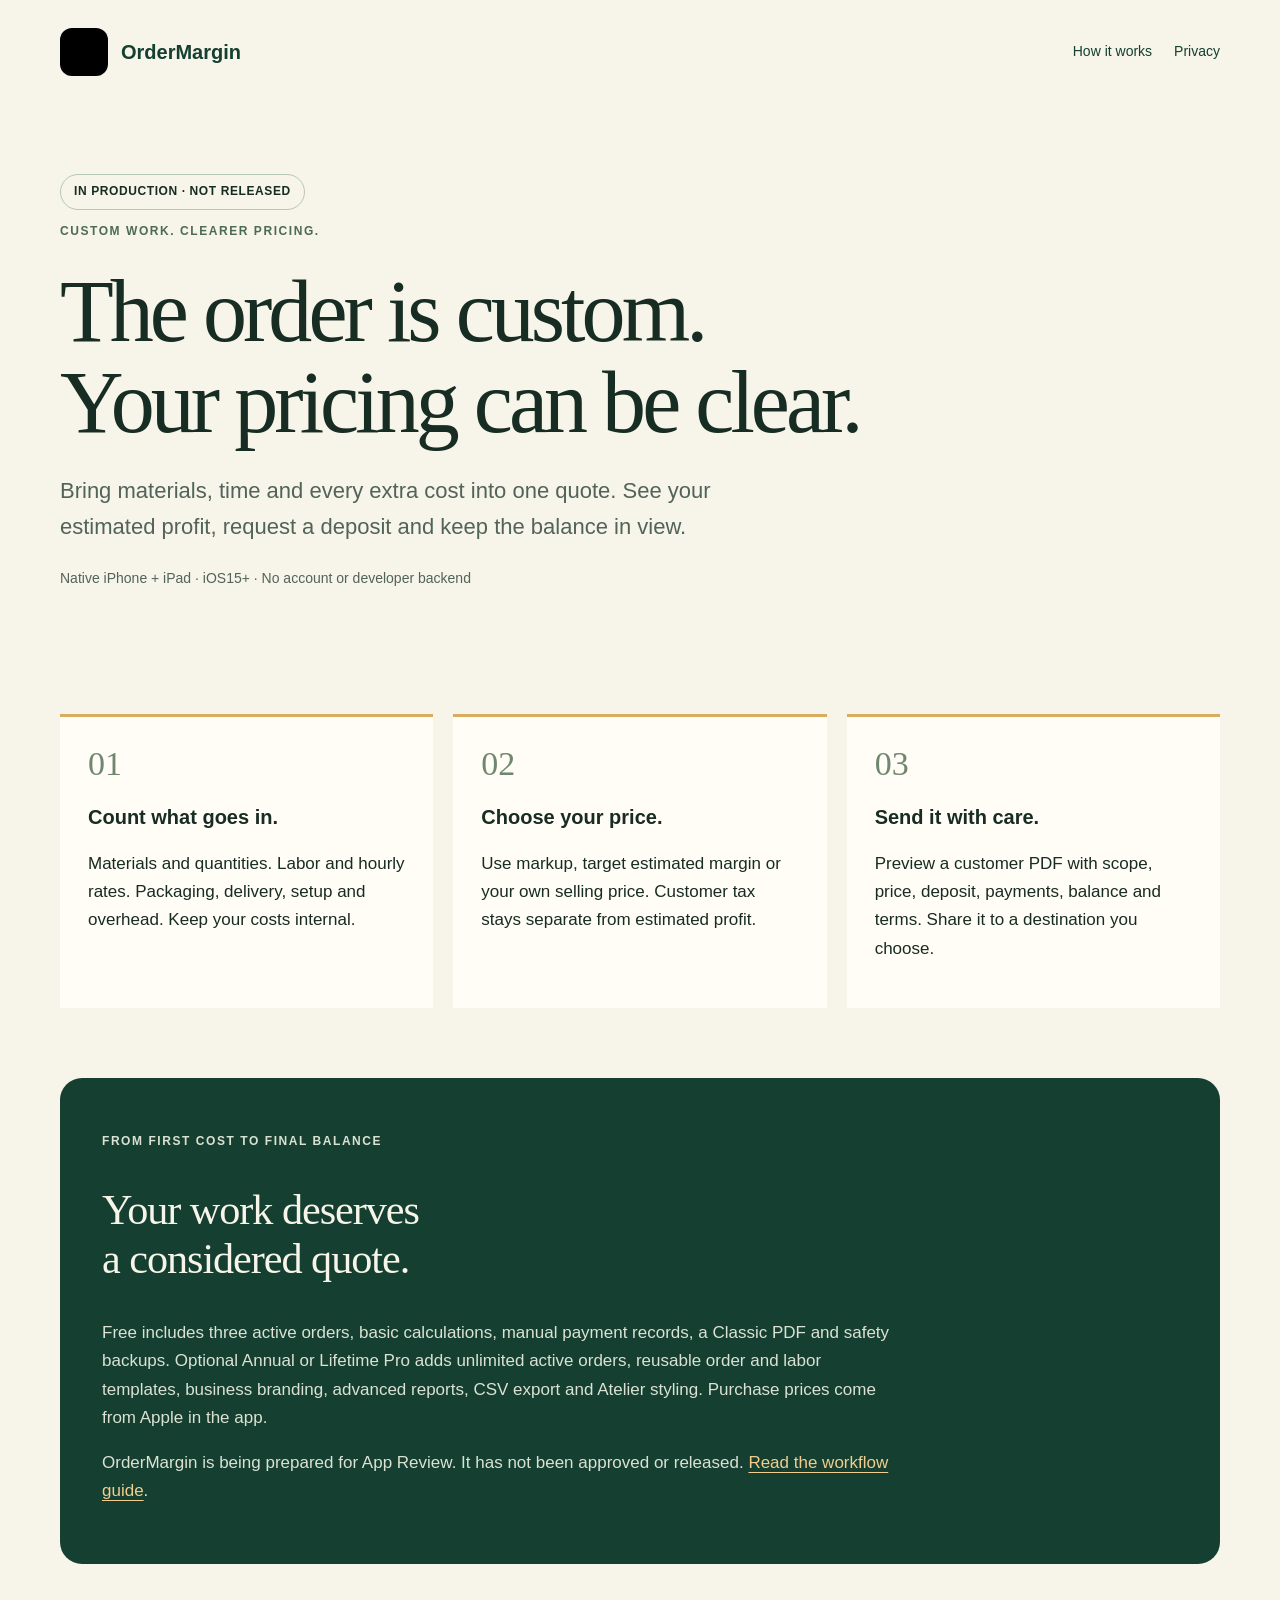
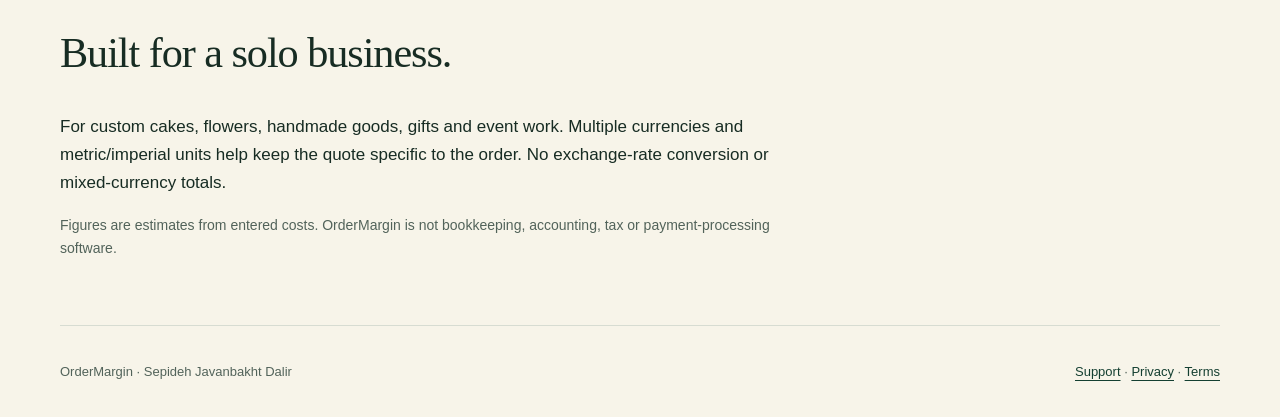
==== index.html @ 3c4dafa6 "Publish local-data privacy and support guide with truthful production status" ====
<!doctype html><html lang="en"><head><meta charset="utf-8"><meta name="viewport" content="width=device-width,initial-scale=1"><meta name="description" content="OrderMargin for iPhone and iPad: custom order costs, estimated profit, quotes, deposits and balances in one local workflow."><title>OrderMargin · Custom Quotes</title><link rel="stylesheet" href="style.css"><link rel="icon" href="assets/icon.png"></head><body><header><a class="brand" href="index.html"><img src="assets/icon.png" width="48" height="48" alt=""><strong>OrderMargin</strong></a><nav><a href="support.html">How it works</a><a href="privacy.html">Privacy</a></nav></header><main><section class="hero"><span class="status">In production · Not released</span><p class="eyebrow">CUSTOM WORK. CLEARER PRICING.</p><h1>The order is custom.<br>Your pricing can be clear.</h1><p class="lead">Bring materials, time and every extra cost into one quote. See your estimated profit, request a deposit and keep the balance in view.</p><p class="quiet">Native iPhone + iPad · iOS15+ · No account or developer backend</p></section><section class="cards"><article class="card"><span class="number">01</span><h3>Count what goes in.</h3><p>Materials and quantities. Labor and hourly rates. Packaging, delivery, setup and overhead. Keep your costs internal.</p></article><article class="card"><span class="number">02</span><h3>Choose your price.</h3><p>Use markup, target estimated margin or your own selling price. Customer tax stays separate from estimated profit.</p></article><article class="card"><span class="number">03</span><h3>Send it with care.</h3><p>Preview a customer PDF with scope, price, deposit, payments, balance and terms. Share it to a destination you choose.</p></article></section><section class="band"><p class="eyebrow">FROM FIRST COST TO FINAL BALANCE</p><h2>Your work deserves<br>a considered quote.</h2><p>Free includes three active orders, basic calculations, manual payment records, a Classic PDF and safety backups. Optional Annual or Lifetime Pro adds unlimited active orders, reusable order and labor templates, business branding, advanced reports, CSV export and Atelier styling. Purchase prices come from Apple in the app.</p><p>OrderMargin is being prepared for App Review. It has not been approved or released. <a href="support.html">Read the workflow guide</a>.</p></section><section class="feature"><h2>Built for a solo business.</h2><p>For custom cakes, flowers, handmade goods, gifts and event work. Multiple currencies and metric/imperial units help keep the quote specific to the order. No exchange-rate conversion or mixed-currency totals.</p><p class="quiet">Figures are estimates from entered costs. OrderMargin is not bookkeeping, accounting, tax or payment-processing software.</p></section></main><footer><span>OrderMargin · Sepideh Javanbakht Dalir</span><span><a href="support.html">Support</a> · <a href="privacy.html">Privacy</a> · <a href="https://www.apple.com/legal/internet-services/itunes/dev/stdeula/">Terms</a></span></footer></body></html>
---- style.css ----
:root{--forest:#143f31;--ink:#172c23;--paper:#f7f4e9;--gold:#d9ac61;--muted:#52635a;--line:#d7dcd2}*{box-sizing:border-box}body{margin:0;background:var(--paper);color:var(--ink);font:17px/1.65 -apple-system,BlinkMacSystemFont,"Segoe UI",sans-serif}a{color:var(--forest);text-underline-offset:4px}header,main,footer{width:min(1160px,calc(100% - 48px));margin:auto}header{display:flex;align-items:center;justify-content:space-between;flex-wrap:wrap;padding:28px 0;gap:24px}.brand{display:flex;align-items:center;gap:13px;text-decoration:none;font-size:20px}.brand img{border-radius:12px}nav{display:flex;flex-wrap:wrap;gap:22px;font-size:14px}nav a{text-decoration:none}.status,.eyebrow{font-size:12px;font-weight:650;letter-spacing:.13em;text-transform:uppercase}.status{display:inline-block;padding:7px 13px;border:1px solid #b6c7b7;border-radius:30px;letter-spacing:.05em}.hero{padding:70px 0 78px;max-width:1000px}.eyebrow{color:#4c6b55}h1{font:clamp(46px,7.2vw,88px)/1.04 Georgia,serif;letter-spacing:-.045em;margin:24px 0}h2{font:clamp(28px,3.3vw,43px)/1.16 Georgia,serif;letter-spacing:-.025em}h3{font-size:20px;line-height:1.3}.lead{font-size:22px;max-width:710px;color:var(--muted)}.quiet{font-size:14px;color:var(--muted)}.cards{display:grid;grid-template-columns:repeat(3,1fr);gap:20px;margin:32px 0 70px}.card{padding:28px;border-top:3px solid var(--gold);background:#fffdf6}.number{font:34px Georgia,serif;color:#70876f}.band{background:var(--forest);color:var(--paper);padding:42px;border-radius:22px;margin:40px 0}.band p{max-width:790px;color:#dbe2d3}.band a{color:#f1cd8e}.document{max-width:850px;padding:35px 0 75px}.document h1{font-size:clamp(42px,6vw,66px)}.document h2{font-size:29px;margin-top:40px}.updated{font-size:14px;color:var(--muted)}footer{padding:35px 0;border-top:1px solid var(--line);display:flex;gap:20px;justify-content:space-between;font-size:13px;color:var(--muted)}.gallery{display:grid;grid-template-columns:repeat(5,1fr);gap:14px;margin:35px 0 60px}.gallery img{width:100%;height:auto;border-radius:14px;box-shadow:0 10px 24px #142e2214}.feature{margin:65px 0}.feature p{max-width:760px}@media(max-width:700px){header,main,footer{width:calc(100% - 32px)}header{align-items:flex-start}nav{gap:12px;font-size:12px}.brand{font-size:17px;gap:8px}.brand img{width:37px;height:37px}.hero{padding:42px 0}.lead{font-size:19px}.cards{grid-template-columns:1fr;gap:13px;margin-bottom:35px}.card{padding:23px}.band{padding:26px}.gallery{grid-template-columns:repeat(2,1fr)}footer{display:block}footer a{display:inline-block;margin:10px 12px 0 0}}
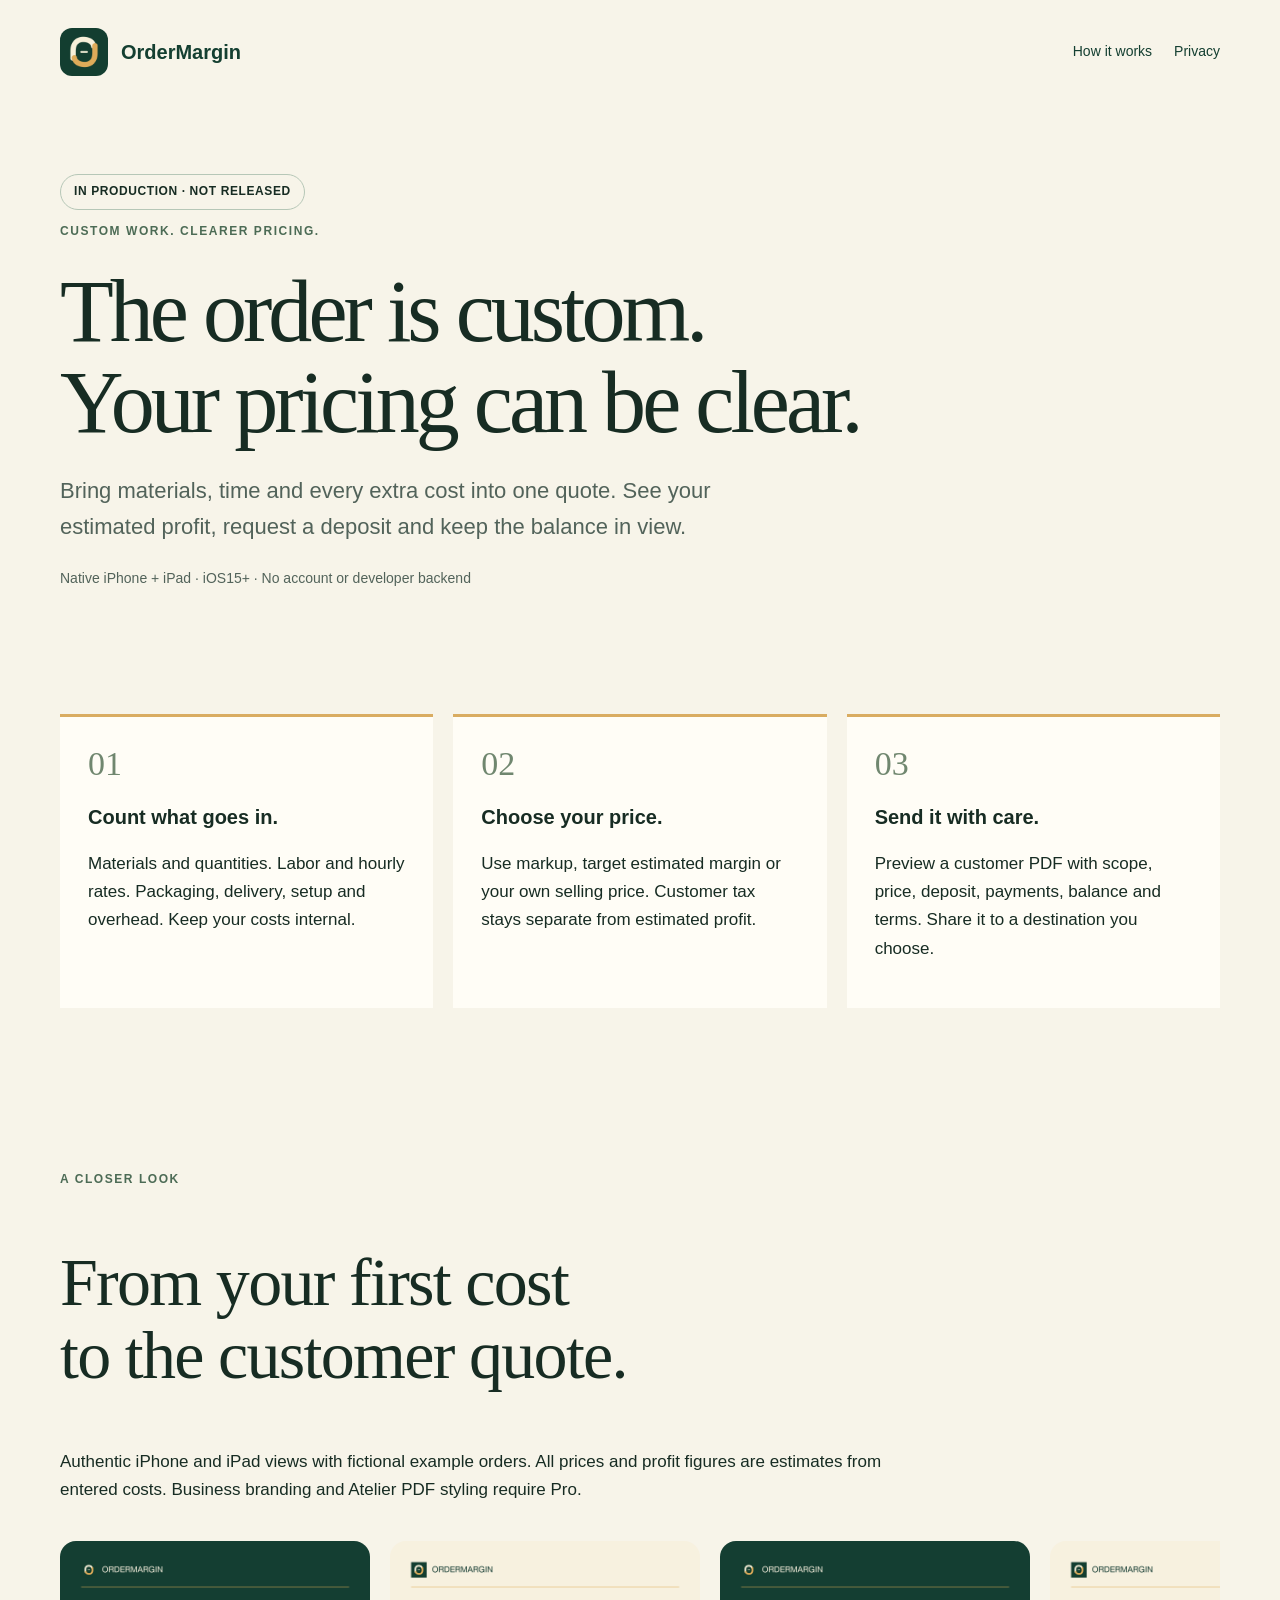
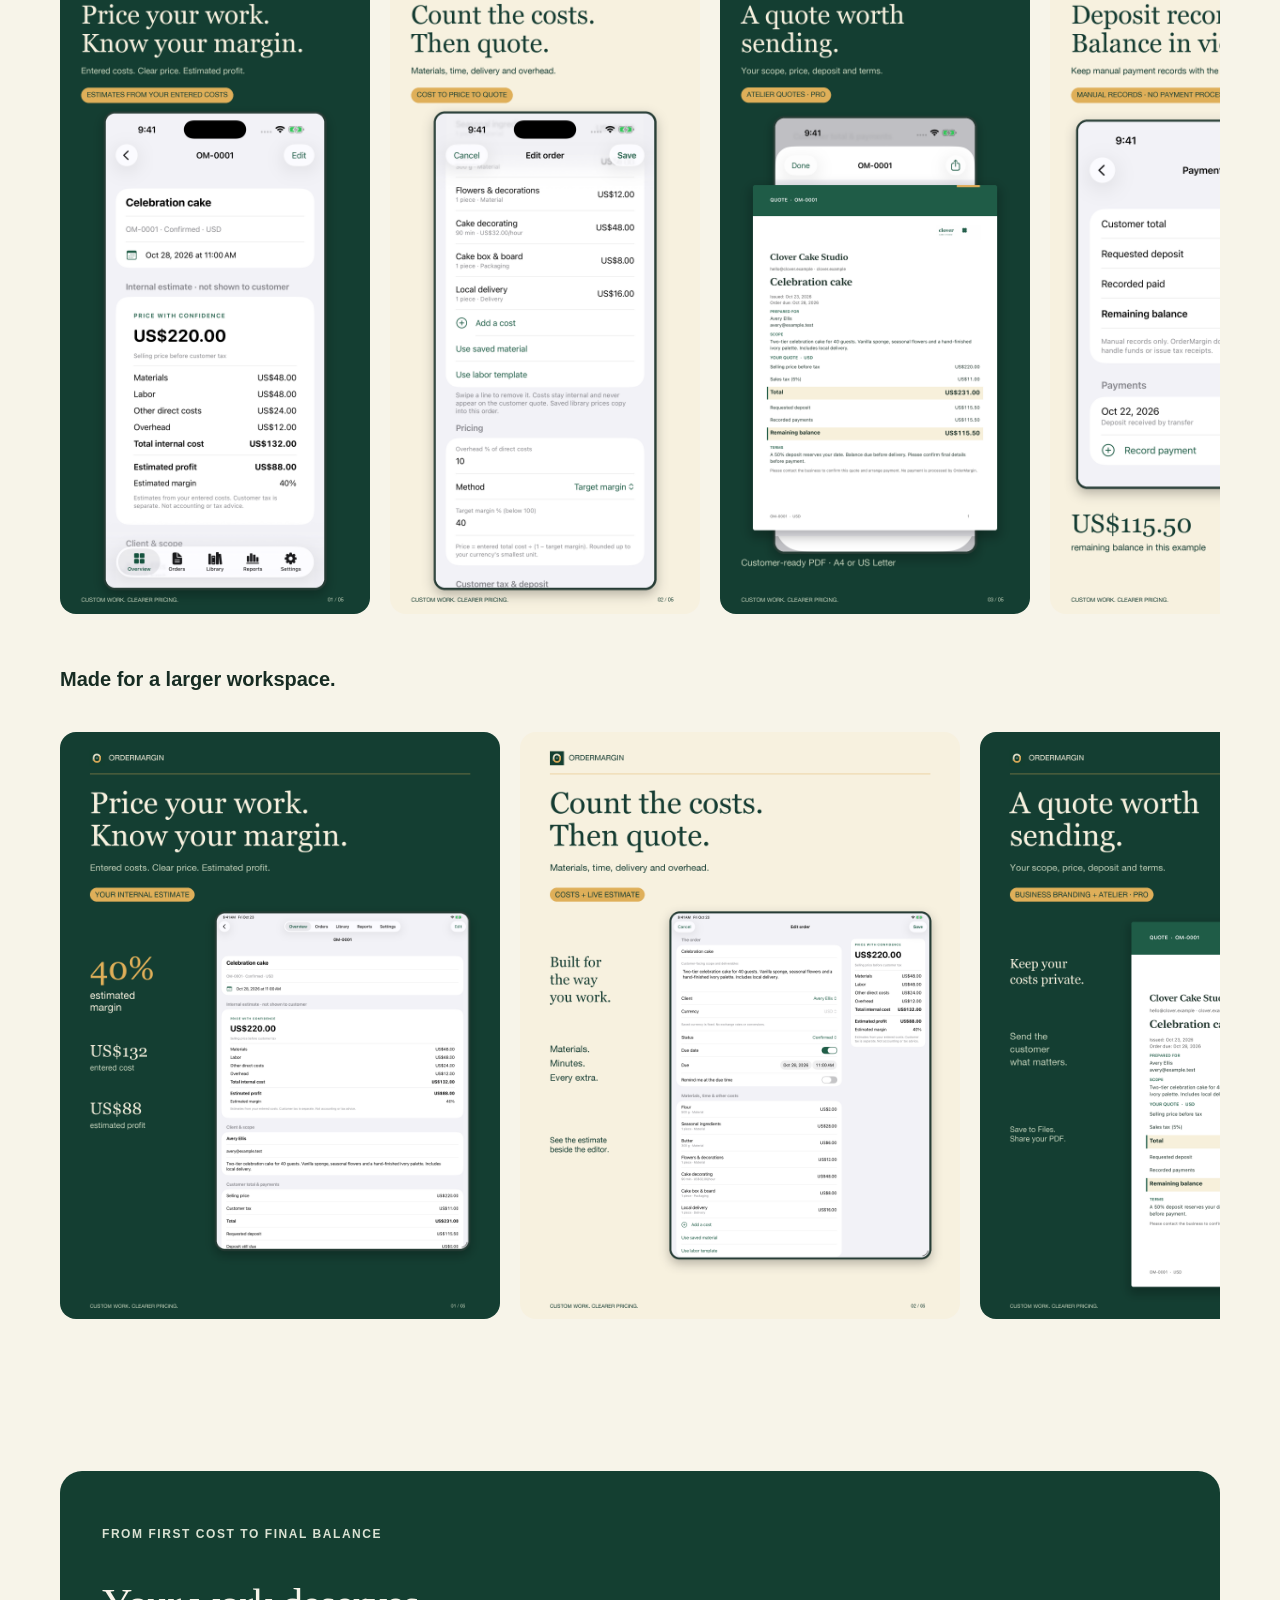
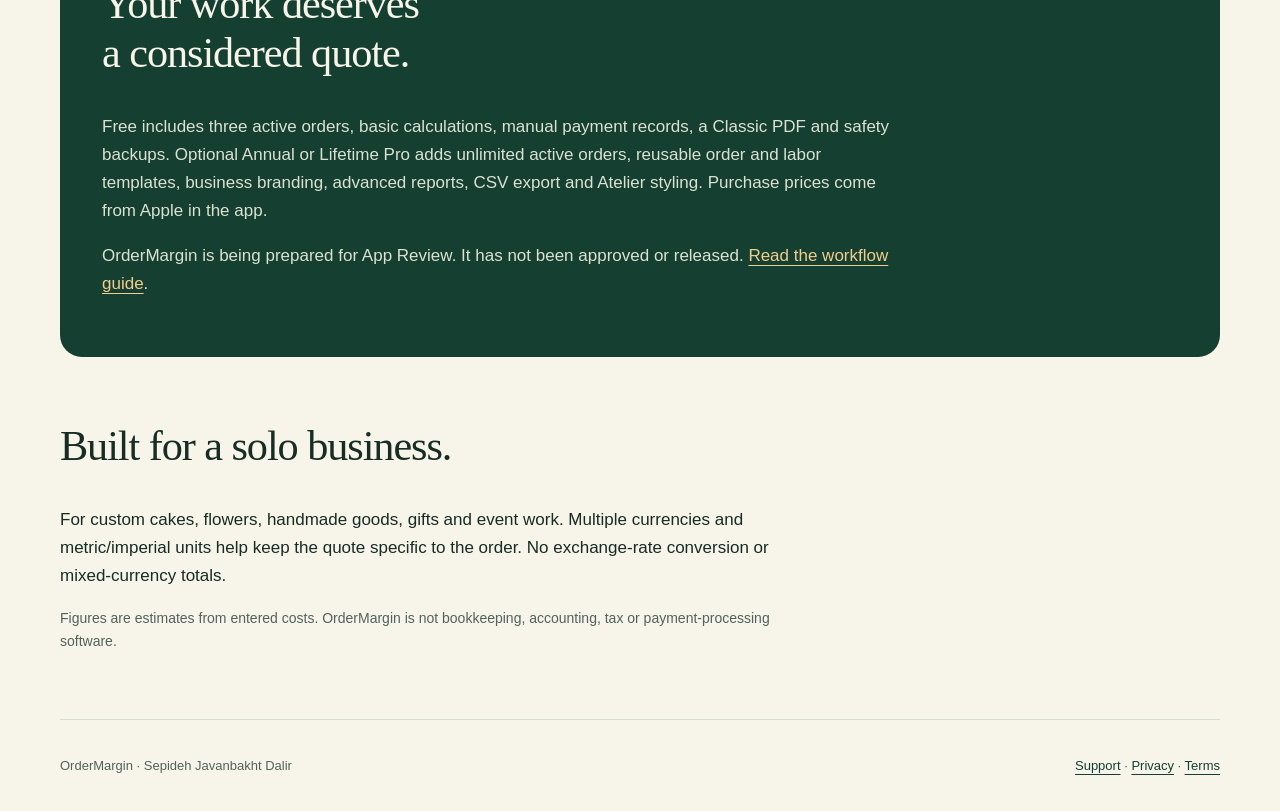
==== commit 2a4adedd: "Publish authentic OrderMargin iPhone and iPad product campaigns" ====
--- a/index.html
+++ b/index.html
@@ -1 +1 @@
-<!doctype html><html lang="en"><head><meta charset="utf-8"><meta name="viewport" content="width=device-width,initial-scale=1"><meta name="description" content="OrderMargin for iPhone and iPad: custom order costs, estimated profit, quotes, deposits and balances in one local workflow."><title>OrderMargin · Custom Quotes</title><link rel="stylesheet" href="style.css"><link rel="icon" href="assets/icon.png"></head><body><header><a class="brand" href="index.html"><img src="assets/icon.png" width="48" height="48" alt=""><strong>OrderMargin</strong></a><nav><a href="support.html">How it works</a><a href="privacy.html">Privacy</a></nav></header><main><section class="hero"><span class="status">In production · Not released</span><p class="eyebrow">CUSTOM WORK. CLEARER PRICING.</p><h1>The order is custom.<br>Your pricing can be clear.</h1><p class="lead">Bring materials, time and every extra cost into one quote. See your estimated profit, request a deposit and keep the balance in view.</p><p class="quiet">Native iPhone + iPad · iOS15+ · No account or developer backend</p></section><section class="cards"><article class="card"><span class="number">01</span><h3>Count what goes in.</h3><p>Materials and quantities. Labor and hourly rates. Packaging, delivery, setup and overhead. Keep your costs internal.</p></article><article class="card"><span class="number">02</span><h3>Choose your price.</h3><p>Use markup, target estimated margin or your own selling price. Customer tax stays separate from estimated profit.</p></article><article class="card"><span class="number">03</span><h3>Send it with care.</h3><p>Preview a customer PDF with scope, price, deposit, payments, balance and terms. Share it to a destination you choose.</p></article></section><section class="band"><p class="eyebrow">FROM FIRST COST TO FINAL BALANCE</p><h2>Your work deserves<br>a considered quote.</h2><p>Free includes three active orders, basic calculations, manual payment records, a Classic PDF and safety backups. Optional Annual or Lifetime Pro adds unlimited active orders, reusable order and labor templates, business branding, advanced reports, CSV export and Atelier styling. Purchase prices come from Apple in the app.</p><p>OrderMargin is being prepared for App Review. It has not been approved or released. <a href="support.html">Read the workflow guide</a>.</p></section><section class="feature"><h2>Built for a solo business.</h2><p>For custom cakes, flowers, handmade goods, gifts and event work. Multiple currencies and metric/imperial units help keep the quote specific to the order. No exchange-rate conversion or mixed-currency totals.</p><p class="quiet">Figures are estimates from entered costs. OrderMargin is not bookkeeping, accounting, tax or payment-processing software.</p></section></main><footer><span>OrderMargin · Sepideh Javanbakht Dalir</span><span><a href="support.html">Support</a> · <a href="privacy.html">Privacy</a> · <a href="https://www.apple.com/legal/internet-services/itunes/dev/stdeula/">Terms</a></span></footer></body></html>
+<!doctype html><html lang="en"><head><meta charset="utf-8"><meta name="viewport" content="width=device-width,initial-scale=1"><meta name="description" content="OrderMargin for iPhone and iPad: custom order costs, estimated profit, quotes, deposits and balances in one local workflow."><title>OrderMargin · Custom Quotes</title><link rel="stylesheet" href="style.css"><link rel="icon" href="assets/icon.png"></head><body><header><a class="brand" href="index.html"><img src="assets/icon.png" width="48" height="48" alt=""><strong>OrderMargin</strong></a><nav><a href="support.html">How it works</a><a href="privacy.html">Privacy</a></nav></header><main><section class="hero"><span class="status">In production · Not released</span><p class="eyebrow">CUSTOM WORK. CLEARER PRICING.</p><h1>The order is custom.<br>Your pricing can be clear.</h1><p class="lead">Bring materials, time and every extra cost into one quote. See your estimated profit, request a deposit and keep the balance in view.</p><p class="quiet">Native iPhone + iPad · iOS15+ · No account or developer backend</p></section><section class="cards"><article class="card"><span class="number">01</span><h3>Count what goes in.</h3><p>Materials and quantities. Labor and hourly rates. Packaging, delivery, setup and overhead. Keep your costs internal.</p></article><article class="card"><span class="number">02</span><h3>Choose your price.</h3><p>Use markup, target estimated margin or your own selling price. Customer tax stays separate from estimated profit.</p></article><article class="card"><span class="number">03</span><h3>Send it with care.</h3><p>Preview a customer PDF with scope, price, deposit, payments, balance and terms. Share it to a destination you choose.</p></article></section><section class="campaign" aria-label="OrderMargin product tour"><p class="eyebrow">A CLOSER LOOK</p><h2>From your first cost<br>to the customer quote.</h2><p>Authentic iPhone and iPad views with fictional example orders. All prices and profit figures are estimates from entered costs. Business branding and Atelier PDF styling require Pro.</p><div class="phone-gallery"><a href="assets/iphone-01.png"><img src="assets/iphone-01.png" alt="OrderMargin iPhone: internal cost and estimated margin" loading="lazy"></a><a href="assets/iphone-02.png"><img src="assets/iphone-02.png" alt="OrderMargin iPhone: material and labor pricing workflow" loading="lazy"></a><a href="assets/iphone-03.png"><img src="assets/iphone-03.png" alt="OrderMargin iPhone: customer PDF quote with Pro Atelier styling" loading="lazy"></a><a href="assets/iphone-04.png"><img src="assets/iphone-04.png" alt="OrderMargin iPhone: manual deposit and balance records" loading="lazy"></a><a href="assets/iphone-05.png"><img src="assets/iphone-05.png" alt="OrderMargin iPhone: active custom orders" loading="lazy"></a></div><h3>Made for a larger workspace.</h3><div class="tablet-gallery"><a href="assets/ipad-01.png"><img src="assets/ipad-01.png" alt="OrderMargin dedicated iPad campaign frame 1" loading="lazy"></a><a href="assets/ipad-02.png"><img src="assets/ipad-02.png" alt="OrderMargin dedicated iPad campaign frame 2" loading="lazy"></a><a href="assets/ipad-03.png"><img src="assets/ipad-03.png" alt="OrderMargin dedicated iPad campaign frame 3" loading="lazy"></a><a href="assets/ipad-04.png"><img src="assets/ipad-04.png" alt="OrderMargin dedicated iPad campaign frame 4" loading="lazy"></a><a href="assets/ipad-05.png"><img src="assets/ipad-05.png" alt="OrderMargin dedicated iPad campaign frame 5" loading="lazy"></a></div></section><section class="band"><p class="eyebrow">FROM FIRST COST TO FINAL BALANCE</p><h2>Your work deserves<br>a considered quote.</h2><p>Free includes three active orders, basic calculations, manual payment records, a Classic PDF and safety backups. Optional Annual or Lifetime Pro adds unlimited active orders, reusable order and labor templates, business branding, advanced reports, CSV export and Atelier styling. Purchase prices come from Apple in the app.</p><p>OrderMargin is being prepared for App Review. It has not been approved or released. <a href="support.html">Read the workflow guide</a>.</p></section><section class="feature"><h2>Built for a solo business.</h2><p>For custom cakes, flowers, handmade goods, gifts and event work. Multiple currencies and metric/imperial units help keep the quote specific to the order. No exchange-rate conversion or mixed-currency totals.</p><p class="quiet">Figures are estimates from entered costs. OrderMargin is not bookkeeping, accounting, tax or payment-processing software.</p></section></main><footer><span>OrderMargin · Sepideh Javanbakht Dalir</span><span><a href="support.html">Support</a> · <a href="privacy.html">Privacy</a> · <a href="https://www.apple.com/legal/internet-services/itunes/dev/stdeula/">Terms</a></span></footer></body></html>
--- a/style.css
+++ b/style.css
@@ -1 +1,3 @@
 :root{--forest:#143f31;--ink:#172c23;--paper:#f7f4e9;--gold:#d9ac61;--muted:#52635a;--line:#d7dcd2}*{box-sizing:border-box}body{margin:0;background:var(--paper);color:var(--ink);font:17px/1.65 -apple-system,BlinkMacSystemFont,"Segoe UI",sans-serif}a{color:var(--forest);text-underline-offset:4px}header,main,footer{width:min(1160px,calc(100% - 48px));margin:auto}header{display:flex;align-items:center;justify-content:space-between;flex-wrap:wrap;padding:28px 0;gap:24px}.brand{display:flex;align-items:center;gap:13px;text-decoration:none;font-size:20px}.brand img{border-radius:12px}nav{display:flex;flex-wrap:wrap;gap:22px;font-size:14px}nav a{text-decoration:none}.status,.eyebrow{font-size:12px;font-weight:650;letter-spacing:.13em;text-transform:uppercase}.status{display:inline-block;padding:7px 13px;border:1px solid #b6c7b7;border-radius:30px;letter-spacing:.05em}.hero{padding:70px 0 78px;max-width:1000px}.eyebrow{color:#4c6b55}h1{font:clamp(46px,7.2vw,88px)/1.04 Georgia,serif;letter-spacing:-.045em;margin:24px 0}h2{font:clamp(28px,3.3vw,43px)/1.16 Georgia,serif;letter-spacing:-.025em}h3{font-size:20px;line-height:1.3}.lead{font-size:22px;max-width:710px;color:var(--muted)}.quiet{font-size:14px;color:var(--muted)}.cards{display:grid;grid-template-columns:repeat(3,1fr);gap:20px;margin:32px 0 70px}.card{padding:28px;border-top:3px solid var(--gold);background:#fffdf6}.number{font:34px Georgia,serif;color:#70876f}.band{background:var(--forest);color:var(--paper);padding:42px;border-radius:22px;margin:40px 0}.band p{max-width:790px;color:#dbe2d3}.band a{color:#f1cd8e}.document{max-width:850px;padding:35px 0 75px}.document h1{font-size:clamp(42px,6vw,66px)}.document h2{font-size:29px;margin-top:40px}.updated{font-size:14px;color:var(--muted)}footer{padding:35px 0;border-top:1px solid var(--line);display:flex;gap:20px;justify-content:space-between;font-size:13px;color:var(--muted)}.gallery{display:grid;grid-template-columns:repeat(5,1fr);gap:14px;margin:35px 0 60px}.gallery img{width:100%;height:auto;border-radius:14px;box-shadow:0 10px 24px #142e2214}.feature{margin:65px 0}.feature p{max-width:760px}@media(max-width:700px){header,main,footer{width:calc(100% - 32px)}header{align-items:flex-start}nav{gap:12px;font-size:12px}.brand{font-size:17px;gap:8px}.brand img{width:37px;height:37px}.hero{padding:42px 0}.lead{font-size:19px}.cards{grid-template-columns:1fr;gap:13px;margin-bottom:35px}.card{padding:23px}.band{padding:26px}.gallery{grid-template-columns:repeat(2,1fr)}footer{display:block}footer a{display:inline-block;margin:10px 12px 0 0}}
+
+.campaign{padding:80px 0}.campaign h2{font-family:Georgia,serif;font-size:clamp(36px,6vw,68px);font-weight:400;line-height:1.07}.campaign>p{max-width:850px}.phone-gallery,.tablet-gallery{display:flex;gap:20px;overflow-x:auto;padding:20px 0 32px;scroll-snap-type:x mandatory}.phone-gallery a{flex:0 0 clamp(230px,27vw,310px)}.tablet-gallery a{flex:0 0 clamp(290px,38vw,440px)}.phone-gallery img,.tablet-gallery img{width:100%;height:auto;display:block;border-radius:16px}.phone-gallery a,.tablet-gallery a{scroll-snap-align:start}.campaign a:focus-visible{outline:3px solid #dfaf59;outline-offset:5px}
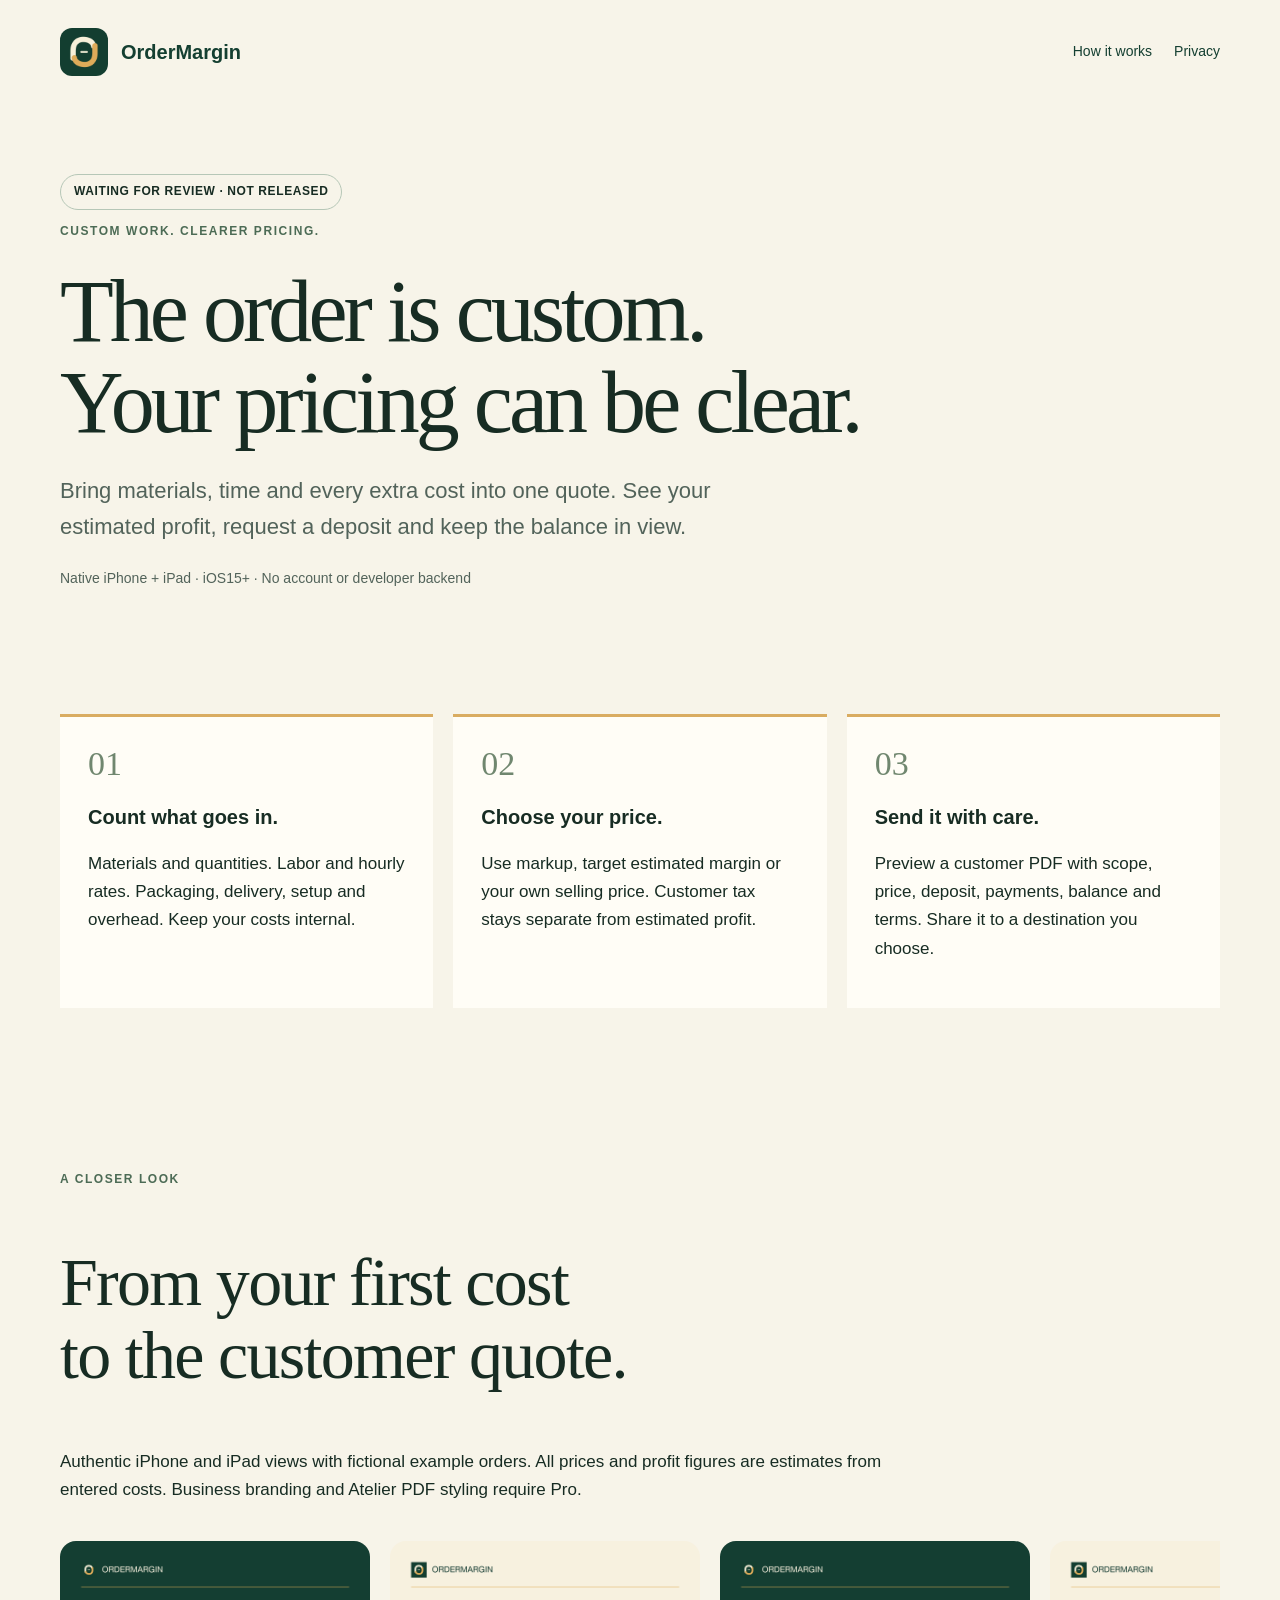
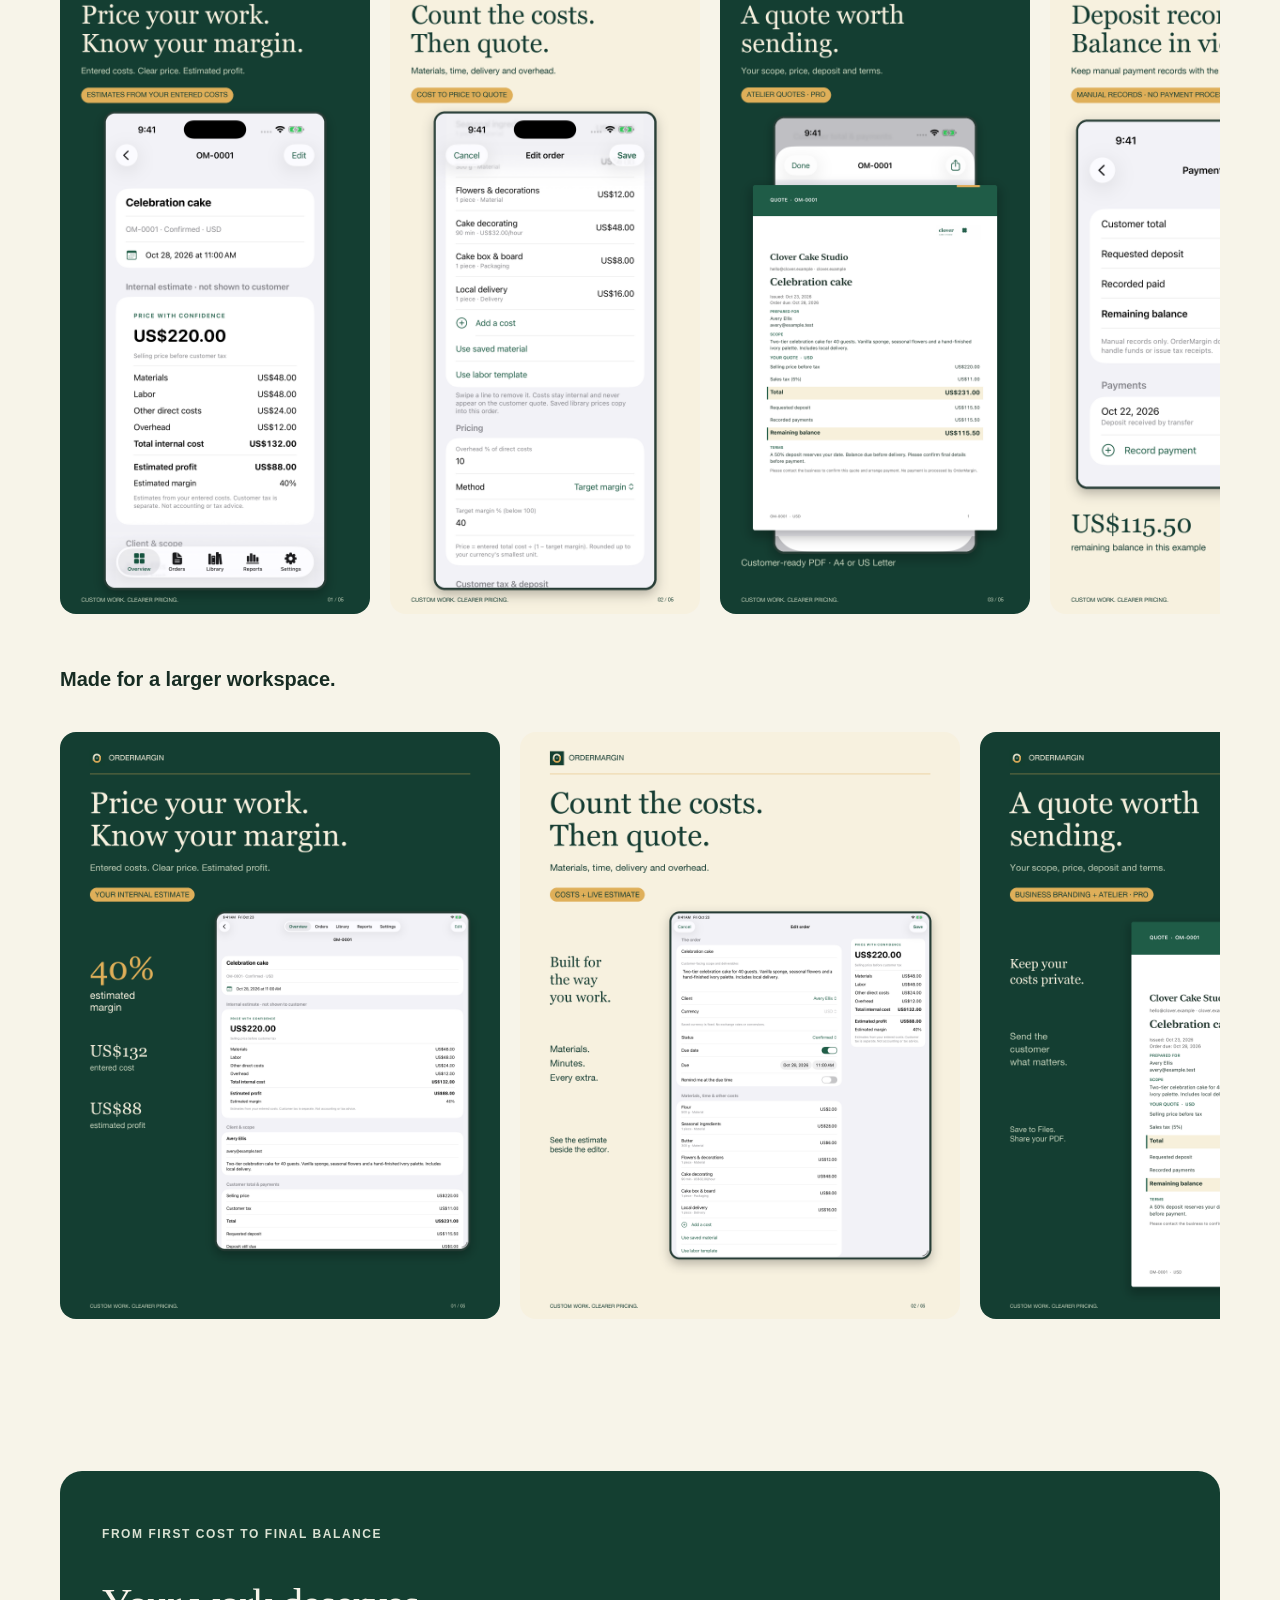
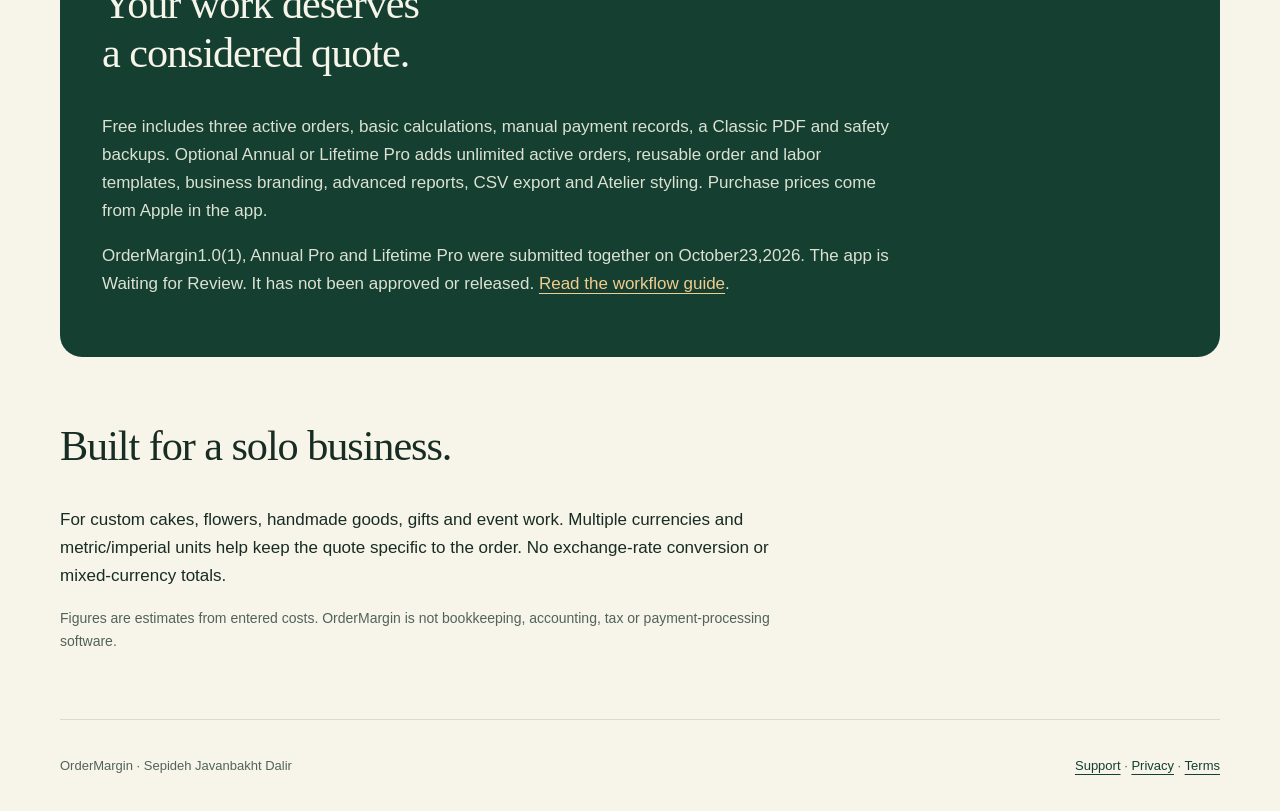
==== commit 5a6986d3: "Publish verified OrderMargin joint App Review status" ====
--- a/index.html
+++ b/index.html
@@ -1 +1 @@
-<!doctype html><html lang="en"><head><meta charset="utf-8"><meta name="viewport" content="width=device-width,initial-scale=1"><meta name="description" content="OrderMargin for iPhone and iPad: custom order costs, estimated profit, quotes, deposits and balances in one local workflow."><title>OrderMargin · Custom Quotes</title><link rel="stylesheet" href="style.css"><link rel="icon" href="assets/icon.png"></head><body><header><a class="brand" href="index.html"><img src="assets/icon.png" width="48" height="48" alt=""><strong>OrderMargin</strong></a><nav><a href="support.html">How it works</a><a href="privacy.html">Privacy</a></nav></header><main><section class="hero"><span class="status">In production · Not released</span><p class="eyebrow">CUSTOM WORK. CLEARER PRICING.</p><h1>The order is custom.<br>Your pricing can be clear.</h1><p class="lead">Bring materials, time and every extra cost into one quote. See your estimated profit, request a deposit and keep the balance in view.</p><p class="quiet">Native iPhone + iPad · iOS15+ · No account or developer backend</p></section><section class="cards"><article class="card"><span class="number">01</span><h3>Count what goes in.</h3><p>Materials and quantities. Labor and hourly rates. Packaging, delivery, setup and overhead. Keep your costs internal.</p></article><article class="card"><span class="number">02</span><h3>Choose your price.</h3><p>Use markup, target estimated margin or your own selling price. Customer tax stays separate from estimated profit.</p></article><article class="card"><span class="number">03</span><h3>Send it with care.</h3><p>Preview a customer PDF with scope, price, deposit, payments, balance and terms. Share it to a destination you choose.</p></article></section><section class="campaign" aria-label="OrderMargin product tour"><p class="eyebrow">A CLOSER LOOK</p><h2>From your first cost<br>to the customer quote.</h2><p>Authentic iPhone and iPad views with fictional example orders. All prices and profit figures are estimates from entered costs. Business branding and Atelier PDF styling require Pro.</p><div class="phone-gallery"><a href="assets/iphone-01.png"><img src="assets/iphone-01.png" alt="OrderMargin iPhone: internal cost and estimated margin" loading="lazy"></a><a href="assets/iphone-02.png"><img src="assets/iphone-02.png" alt="OrderMargin iPhone: material and labor pricing workflow" loading="lazy"></a><a href="assets/iphone-03.png"><img src="assets/iphone-03.png" alt="OrderMargin iPhone: customer PDF quote with Pro Atelier styling" loading="lazy"></a><a href="assets/iphone-04.png"><img src="assets/iphone-04.png" alt="OrderMargin iPhone: manual deposit and balance records" loading="lazy"></a><a href="assets/iphone-05.png"><img src="assets/iphone-05.png" alt="OrderMargin iPhone: active custom orders" loading="lazy"></a></div><h3>Made for a larger workspace.</h3><div class="tablet-gallery"><a href="assets/ipad-01.png"><img src="assets/ipad-01.png" alt="OrderMargin dedicated iPad campaign frame 1" loading="lazy"></a><a href="assets/ipad-02.png"><img src="assets/ipad-02.png" alt="OrderMargin dedicated iPad campaign frame 2" loading="lazy"></a><a href="assets/ipad-03.png"><img src="assets/ipad-03.png" alt="OrderMargin dedicated iPad campaign frame 3" loading="lazy"></a><a href="assets/ipad-04.png"><img src="assets/ipad-04.png" alt="OrderMargin dedicated iPad campaign frame 4" loading="lazy"></a><a href="assets/ipad-05.png"><img src="assets/ipad-05.png" alt="OrderMargin dedicated iPad campaign frame 5" loading="lazy"></a></div></section><section class="band"><p class="eyebrow">FROM FIRST COST TO FINAL BALANCE</p><h2>Your work deserves<br>a considered quote.</h2><p>Free includes three active orders, basic calculations, manual payment records, a Classic PDF and safety backups. Optional Annual or Lifetime Pro adds unlimited active orders, reusable order and labor templates, business branding, advanced reports, CSV export and Atelier styling. Purchase prices come from Apple in the app.</p><p>OrderMargin is being prepared for App Review. It has not been approved or released. <a href="support.html">Read the workflow guide</a>.</p></section><section class="feature"><h2>Built for a solo business.</h2><p>For custom cakes, flowers, handmade goods, gifts and event work. Multiple currencies and metric/imperial units help keep the quote specific to the order. No exchange-rate conversion or mixed-currency totals.</p><p class="quiet">Figures are estimates from entered costs. OrderMargin is not bookkeeping, accounting, tax or payment-processing software.</p></section></main><footer><span>OrderMargin · Sepideh Javanbakht Dalir</span><span><a href="support.html">Support</a> · <a href="privacy.html">Privacy</a> · <a href="https://www.apple.com/legal/internet-services/itunes/dev/stdeula/">Terms</a></span></footer></body></html>
+<!doctype html><html lang="en"><head><meta charset="utf-8"><meta name="viewport" content="width=device-width,initial-scale=1"><meta name="description" content="OrderMargin for iPhone and iPad: custom order costs, estimated profit, quotes, deposits and balances in one local workflow."><title>OrderMargin · Custom Quotes</title><link rel="stylesheet" href="style.css"><link rel="icon" href="assets/icon.png"></head><body><header><a class="brand" href="index.html"><img src="assets/icon.png" width="48" height="48" alt=""><strong>OrderMargin</strong></a><nav><a href="support.html">How it works</a><a href="privacy.html">Privacy</a></nav></header><main><section class="hero"><span class="status">Waiting for Review · Not released</span><p class="eyebrow">CUSTOM WORK. CLEARER PRICING.</p><h1>The order is custom.<br>Your pricing can be clear.</h1><p class="lead">Bring materials, time and every extra cost into one quote. See your estimated profit, request a deposit and keep the balance in view.</p><p class="quiet">Native iPhone + iPad · iOS15+ · No account or developer backend</p></section><section class="cards"><article class="card"><span class="number">01</span><h3>Count what goes in.</h3><p>Materials and quantities. Labor and hourly rates. Packaging, delivery, setup and overhead. Keep your costs internal.</p></article><article class="card"><span class="number">02</span><h3>Choose your price.</h3><p>Use markup, target estimated margin or your own selling price. Customer tax stays separate from estimated profit.</p></article><article class="card"><span class="number">03</span><h3>Send it with care.</h3><p>Preview a customer PDF with scope, price, deposit, payments, balance and terms. Share it to a destination you choose.</p></article></section><section class="campaign" aria-label="OrderMargin product tour"><p class="eyebrow">A CLOSER LOOK</p><h2>From your first cost<br>to the customer quote.</h2><p>Authentic iPhone and iPad views with fictional example orders. All prices and profit figures are estimates from entered costs. Business branding and Atelier PDF styling require Pro.</p><div class="phone-gallery"><a href="assets/iphone-01.png"><img src="assets/iphone-01.png" alt="OrderMargin iPhone: internal cost and estimated margin" loading="lazy"></a><a href="assets/iphone-02.png"><img src="assets/iphone-02.png" alt="OrderMargin iPhone: material and labor pricing workflow" loading="lazy"></a><a href="assets/iphone-03.png"><img src="assets/iphone-03.png" alt="OrderMargin iPhone: customer PDF quote with Pro Atelier styling" loading="lazy"></a><a href="assets/iphone-04.png"><img src="assets/iphone-04.png" alt="OrderMargin iPhone: manual deposit and balance records" loading="lazy"></a><a href="assets/iphone-05.png"><img src="assets/iphone-05.png" alt="OrderMargin iPhone: active custom orders" loading="lazy"></a></div><h3>Made for a larger workspace.</h3><div class="tablet-gallery"><a href="assets/ipad-01.png"><img src="assets/ipad-01.png" alt="OrderMargin dedicated iPad campaign frame 1" loading="lazy"></a><a href="assets/ipad-02.png"><img src="assets/ipad-02.png" alt="OrderMargin dedicated iPad campaign frame 2" loading="lazy"></a><a href="assets/ipad-03.png"><img src="assets/ipad-03.png" alt="OrderMargin dedicated iPad campaign frame 3" loading="lazy"></a><a href="assets/ipad-04.png"><img src="assets/ipad-04.png" alt="OrderMargin dedicated iPad campaign frame 4" loading="lazy"></a><a href="assets/ipad-05.png"><img src="assets/ipad-05.png" alt="OrderMargin dedicated iPad campaign frame 5" loading="lazy"></a></div></section><section class="band"><p class="eyebrow">FROM FIRST COST TO FINAL BALANCE</p><h2>Your work deserves<br>a considered quote.</h2><p>Free includes three active orders, basic calculations, manual payment records, a Classic PDF and safety backups. Optional Annual or Lifetime Pro adds unlimited active orders, reusable order and labor templates, business branding, advanced reports, CSV export and Atelier styling. Purchase prices come from Apple in the app.</p><p>OrderMargin1.0(1), Annual Pro and Lifetime Pro were submitted together on October23,2026. The app is Waiting for Review. It has not been approved or released. <a href="support.html">Read the workflow guide</a>.</p></section><section class="feature"><h2>Built for a solo business.</h2><p>For custom cakes, flowers, handmade goods, gifts and event work. Multiple currencies and metric/imperial units help keep the quote specific to the order. No exchange-rate conversion or mixed-currency totals.</p><p class="quiet">Figures are estimates from entered costs. OrderMargin is not bookkeeping, accounting, tax or payment-processing software.</p></section></main><footer><span>OrderMargin · Sepideh Javanbakht Dalir</span><span><a href="support.html">Support</a> · <a href="privacy.html">Privacy</a> · <a href="https://www.apple.com/legal/internet-services/itunes/dev/stdeula/">Terms</a></span></footer></body></html>
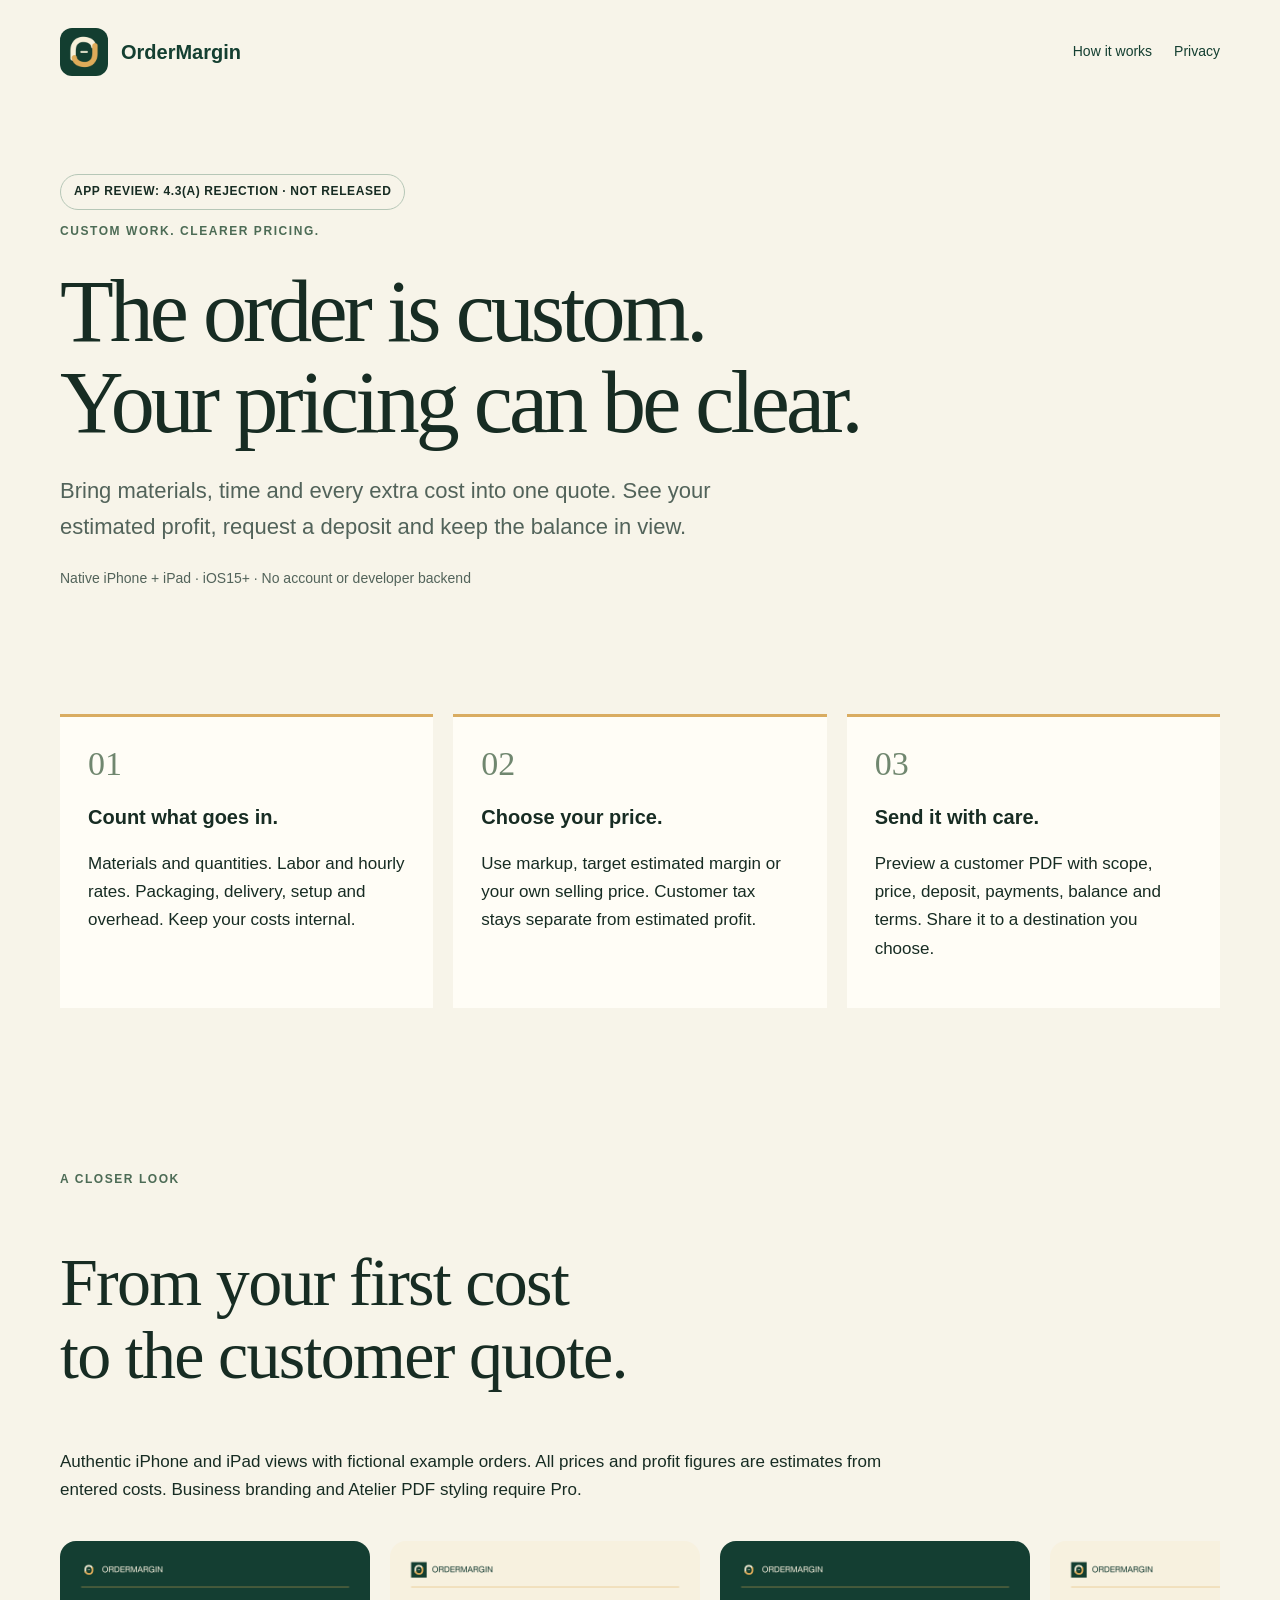
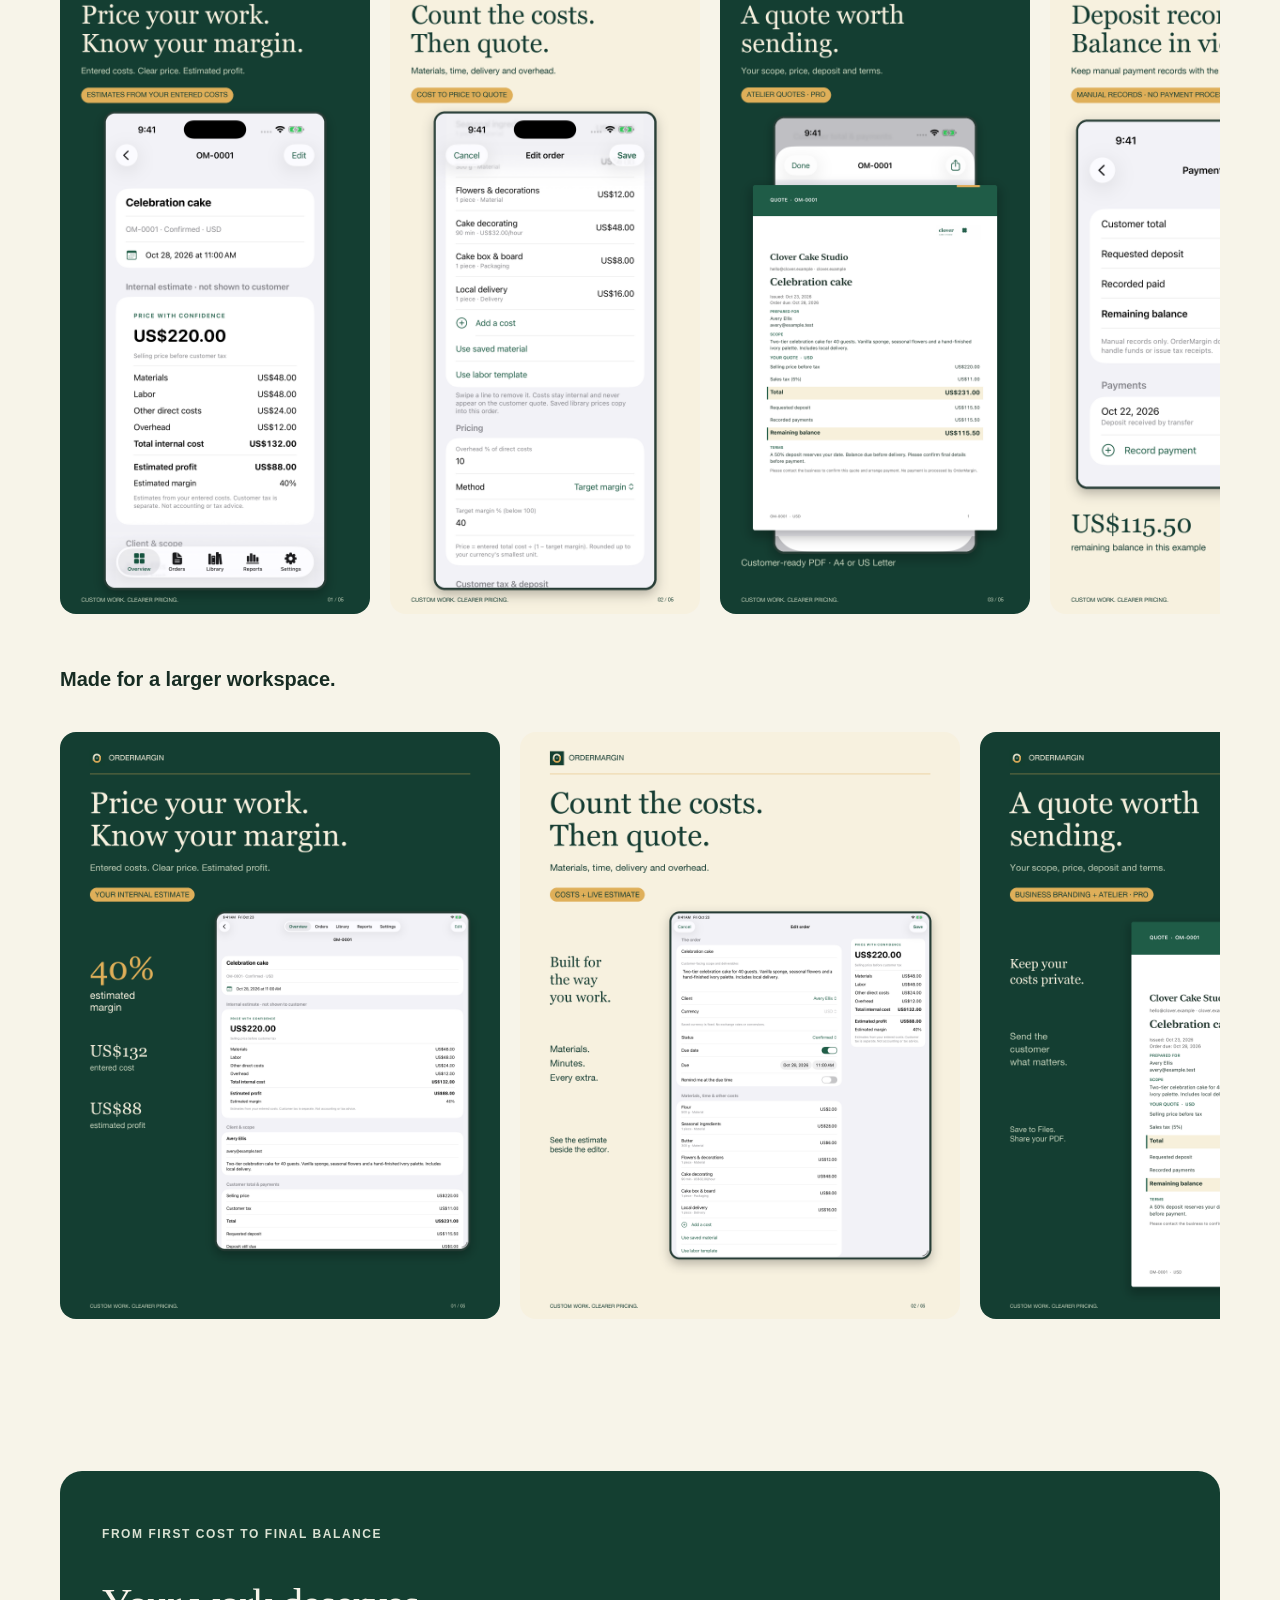
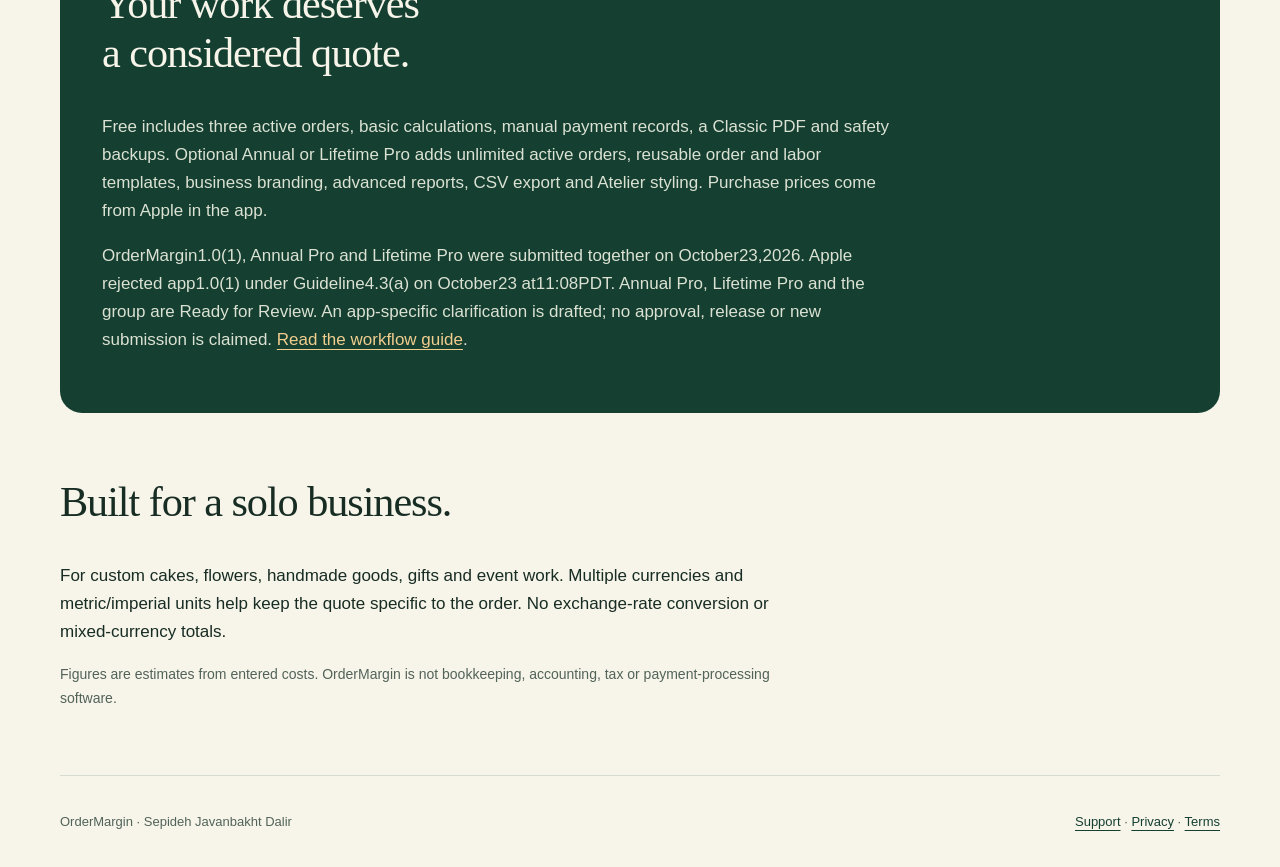
==== commit 77a30968: "Record OrderMargin Apple4.3 review change accurately" ====
--- a/index.html
+++ b/index.html
@@ -1 +1 @@
-<!doctype html><html lang="en"><head><meta charset="utf-8"><meta name="viewport" content="width=device-width,initial-scale=1"><meta name="description" content="OrderMargin for iPhone and iPad: custom order costs, estimated profit, quotes, deposits and balances in one local workflow."><title>OrderMargin · Custom Quotes</title><link rel="stylesheet" href="style.css"><link rel="icon" href="assets/icon.png"></head><body><header><a class="brand" href="index.html"><img src="assets/icon.png" width="48" height="48" alt=""><strong>OrderMargin</strong></a><nav><a href="support.html">How it works</a><a href="privacy.html">Privacy</a></nav></header><main><section class="hero"><span class="status">Waiting for Review · Not released</span><p class="eyebrow">CUSTOM WORK. CLEARER PRICING.</p><h1>The order is custom.<br>Your pricing can be clear.</h1><p class="lead">Bring materials, time and every extra cost into one quote. See your estimated profit, request a deposit and keep the balance in view.</p><p class="quiet">Native iPhone + iPad · iOS15+ · No account or developer backend</p></section><section class="cards"><article class="card"><span class="number">01</span><h3>Count what goes in.</h3><p>Materials and quantities. Labor and hourly rates. Packaging, delivery, setup and overhead. Keep your costs internal.</p></article><article class="card"><span class="number">02</span><h3>Choose your price.</h3><p>Use markup, target estimated margin or your own selling price. Customer tax stays separate from estimated profit.</p></article><article class="card"><span class="number">03</span><h3>Send it with care.</h3><p>Preview a customer PDF with scope, price, deposit, payments, balance and terms. Share it to a destination you choose.</p></article></section><section class="campaign" aria-label="OrderMargin product tour"><p class="eyebrow">A CLOSER LOOK</p><h2>From your first cost<br>to the customer quote.</h2><p>Authentic iPhone and iPad views with fictional example orders. All prices and profit figures are estimates from entered costs. Business branding and Atelier PDF styling require Pro.</p><div class="phone-gallery"><a href="assets/iphone-01.png"><img src="assets/iphone-01.png" alt="OrderMargin iPhone: internal cost and estimated margin" loading="lazy"></a><a href="assets/iphone-02.png"><img src="assets/iphone-02.png" alt="OrderMargin iPhone: material and labor pricing workflow" loading="lazy"></a><a href="assets/iphone-03.png"><img src="assets/iphone-03.png" alt="OrderMargin iPhone: customer PDF quote with Pro Atelier styling" loading="lazy"></a><a href="assets/iphone-04.png"><img src="assets/iphone-04.png" alt="OrderMargin iPhone: manual deposit and balance records" loading="lazy"></a><a href="assets/iphone-05.png"><img src="assets/iphone-05.png" alt="OrderMargin iPhone: active custom orders" loading="lazy"></a></div><h3>Made for a larger workspace.</h3><div class="tablet-gallery"><a href="assets/ipad-01.png"><img src="assets/ipad-01.png" alt="OrderMargin dedicated iPad campaign frame 1" loading="lazy"></a><a href="assets/ipad-02.png"><img src="assets/ipad-02.png" alt="OrderMargin dedicated iPad campaign frame 2" loading="lazy"></a><a href="assets/ipad-03.png"><img src="assets/ipad-03.png" alt="OrderMargin dedicated iPad campaign frame 3" loading="lazy"></a><a href="assets/ipad-04.png"><img src="assets/ipad-04.png" alt="OrderMargin dedicated iPad campaign frame 4" loading="lazy"></a><a href="assets/ipad-05.png"><img src="assets/ipad-05.png" alt="OrderMargin dedicated iPad campaign frame 5" loading="lazy"></a></div></section><section class="band"><p class="eyebrow">FROM FIRST COST TO FINAL BALANCE</p><h2>Your work deserves<br>a considered quote.</h2><p>Free includes three active orders, basic calculations, manual payment records, a Classic PDF and safety backups. Optional Annual or Lifetime Pro adds unlimited active orders, reusable order and labor templates, business branding, advanced reports, CSV export and Atelier styling. Purchase prices come from Apple in the app.</p><p>OrderMargin1.0(1), Annual Pro and Lifetime Pro were submitted together on October23,2026. The app is Waiting for Review. It has not been approved or released. <a href="support.html">Read the workflow guide</a>.</p></section><section class="feature"><h2>Built for a solo business.</h2><p>For custom cakes, flowers, handmade goods, gifts and event work. Multiple currencies and metric/imperial units help keep the quote specific to the order. No exchange-rate conversion or mixed-currency totals.</p><p class="quiet">Figures are estimates from entered costs. OrderMargin is not bookkeeping, accounting, tax or payment-processing software.</p></section></main><footer><span>OrderMargin · Sepideh Javanbakht Dalir</span><span><a href="support.html">Support</a> · <a href="privacy.html">Privacy</a> · <a href="https://www.apple.com/legal/internet-services/itunes/dev/stdeula/">Terms</a></span></footer></body></html>
+<!doctype html><html lang="en"><head><meta charset="utf-8"><meta name="viewport" content="width=device-width,initial-scale=1"><meta name="description" content="OrderMargin for iPhone and iPad: custom order costs, estimated profit, quotes, deposits and balances in one local workflow."><title>OrderMargin · Custom Quotes</title><link rel="stylesheet" href="style.css"><link rel="icon" href="assets/icon.png"></head><body><header><a class="brand" href="index.html"><img src="assets/icon.png" width="48" height="48" alt=""><strong>OrderMargin</strong></a><nav><a href="support.html">How it works</a><a href="privacy.html">Privacy</a></nav></header><main><section class="hero"><span class="status">App Review: 4.3(a) rejection · Not released</span><p class="eyebrow">CUSTOM WORK. CLEARER PRICING.</p><h1>The order is custom.<br>Your pricing can be clear.</h1><p class="lead">Bring materials, time and every extra cost into one quote. See your estimated profit, request a deposit and keep the balance in view.</p><p class="quiet">Native iPhone + iPad · iOS15+ · No account or developer backend</p></section><section class="cards"><article class="card"><span class="number">01</span><h3>Count what goes in.</h3><p>Materials and quantities. Labor and hourly rates. Packaging, delivery, setup and overhead. Keep your costs internal.</p></article><article class="card"><span class="number">02</span><h3>Choose your price.</h3><p>Use markup, target estimated margin or your own selling price. Customer tax stays separate from estimated profit.</p></article><article class="card"><span class="number">03</span><h3>Send it with care.</h3><p>Preview a customer PDF with scope, price, deposit, payments, balance and terms. Share it to a destination you choose.</p></article></section><section class="campaign" aria-label="OrderMargin product tour"><p class="eyebrow">A CLOSER LOOK</p><h2>From your first cost<br>to the customer quote.</h2><p>Authentic iPhone and iPad views with fictional example orders. All prices and profit figures are estimates from entered costs. Business branding and Atelier PDF styling require Pro.</p><div class="phone-gallery"><a href="assets/iphone-01.png"><img src="assets/iphone-01.png" alt="OrderMargin iPhone: internal cost and estimated margin" loading="lazy"></a><a href="assets/iphone-02.png"><img src="assets/iphone-02.png" alt="OrderMargin iPhone: material and labor pricing workflow" loading="lazy"></a><a href="assets/iphone-03.png"><img src="assets/iphone-03.png" alt="OrderMargin iPhone: customer PDF quote with Pro Atelier styling" loading="lazy"></a><a href="assets/iphone-04.png"><img src="assets/iphone-04.png" alt="OrderMargin iPhone: manual deposit and balance records" loading="lazy"></a><a href="assets/iphone-05.png"><img src="assets/iphone-05.png" alt="OrderMargin iPhone: active custom orders" loading="lazy"></a></div><h3>Made for a larger workspace.</h3><div class="tablet-gallery"><a href="assets/ipad-01.png"><img src="assets/ipad-01.png" alt="OrderMargin dedicated iPad campaign frame 1" loading="lazy"></a><a href="assets/ipad-02.png"><img src="assets/ipad-02.png" alt="OrderMargin dedicated iPad campaign frame 2" loading="lazy"></a><a href="assets/ipad-03.png"><img src="assets/ipad-03.png" alt="OrderMargin dedicated iPad campaign frame 3" loading="lazy"></a><a href="assets/ipad-04.png"><img src="assets/ipad-04.png" alt="OrderMargin dedicated iPad campaign frame 4" loading="lazy"></a><a href="assets/ipad-05.png"><img src="assets/ipad-05.png" alt="OrderMargin dedicated iPad campaign frame 5" loading="lazy"></a></div></section><section class="band"><p class="eyebrow">FROM FIRST COST TO FINAL BALANCE</p><h2>Your work deserves<br>a considered quote.</h2><p>Free includes three active orders, basic calculations, manual payment records, a Classic PDF and safety backups. Optional Annual or Lifetime Pro adds unlimited active orders, reusable order and labor templates, business branding, advanced reports, CSV export and Atelier styling. Purchase prices come from Apple in the app.</p><p>OrderMargin1.0(1), Annual Pro and Lifetime Pro were submitted together on October23,2026. Apple rejected app1.0(1) under Guideline4.3(a) on October23 at11:08PDT. Annual Pro, Lifetime Pro and the group are Ready for Review. An app-specific clarification is drafted; no approval, release or new submission is claimed. <a href="support.html">Read the workflow guide</a>.</p></section><section class="feature"><h2>Built for a solo business.</h2><p>For custom cakes, flowers, handmade goods, gifts and event work. Multiple currencies and metric/imperial units help keep the quote specific to the order. No exchange-rate conversion or mixed-currency totals.</p><p class="quiet">Figures are estimates from entered costs. OrderMargin is not bookkeeping, accounting, tax or payment-processing software.</p></section></main><footer><span>OrderMargin · Sepideh Javanbakht Dalir</span><span><a href="support.html">Support</a> · <a href="privacy.html">Privacy</a> · <a href="https://www.apple.com/legal/internet-services/itunes/dev/stdeula/">Terms</a></span></footer></body></html>
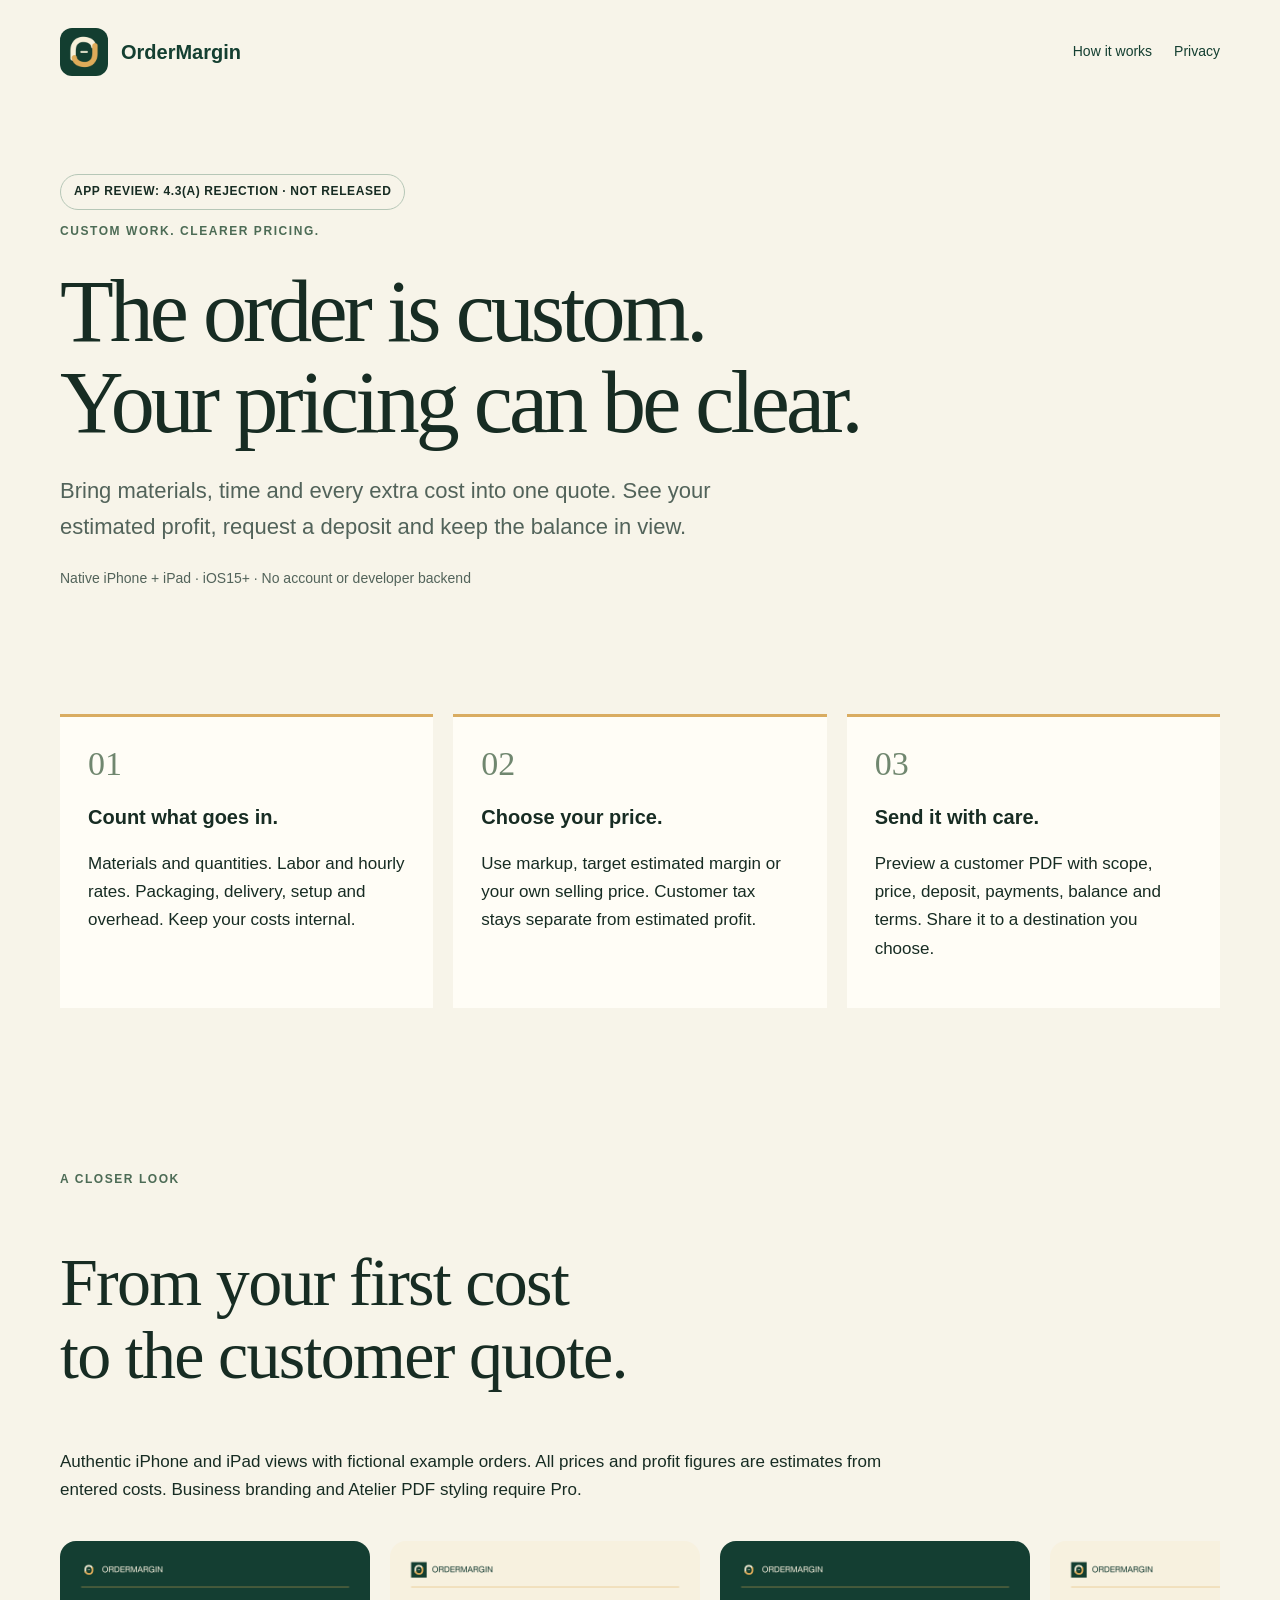
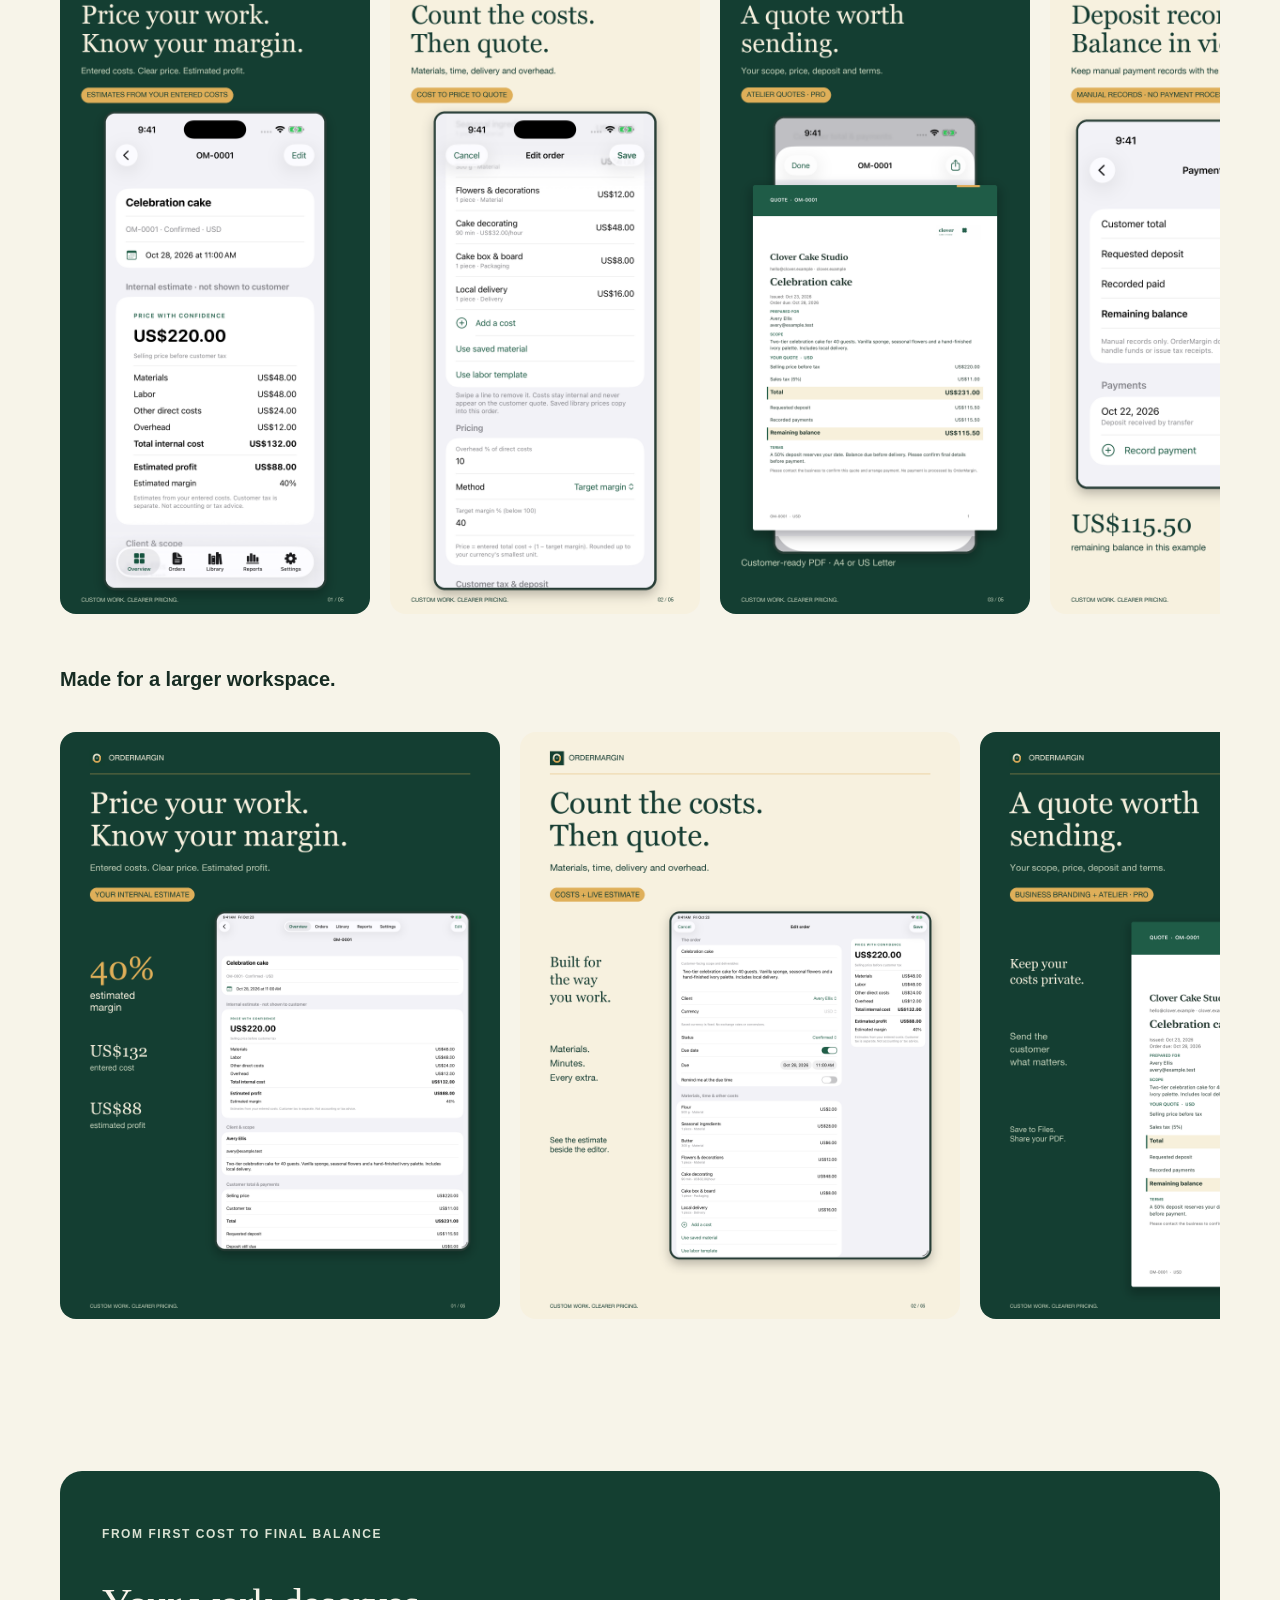
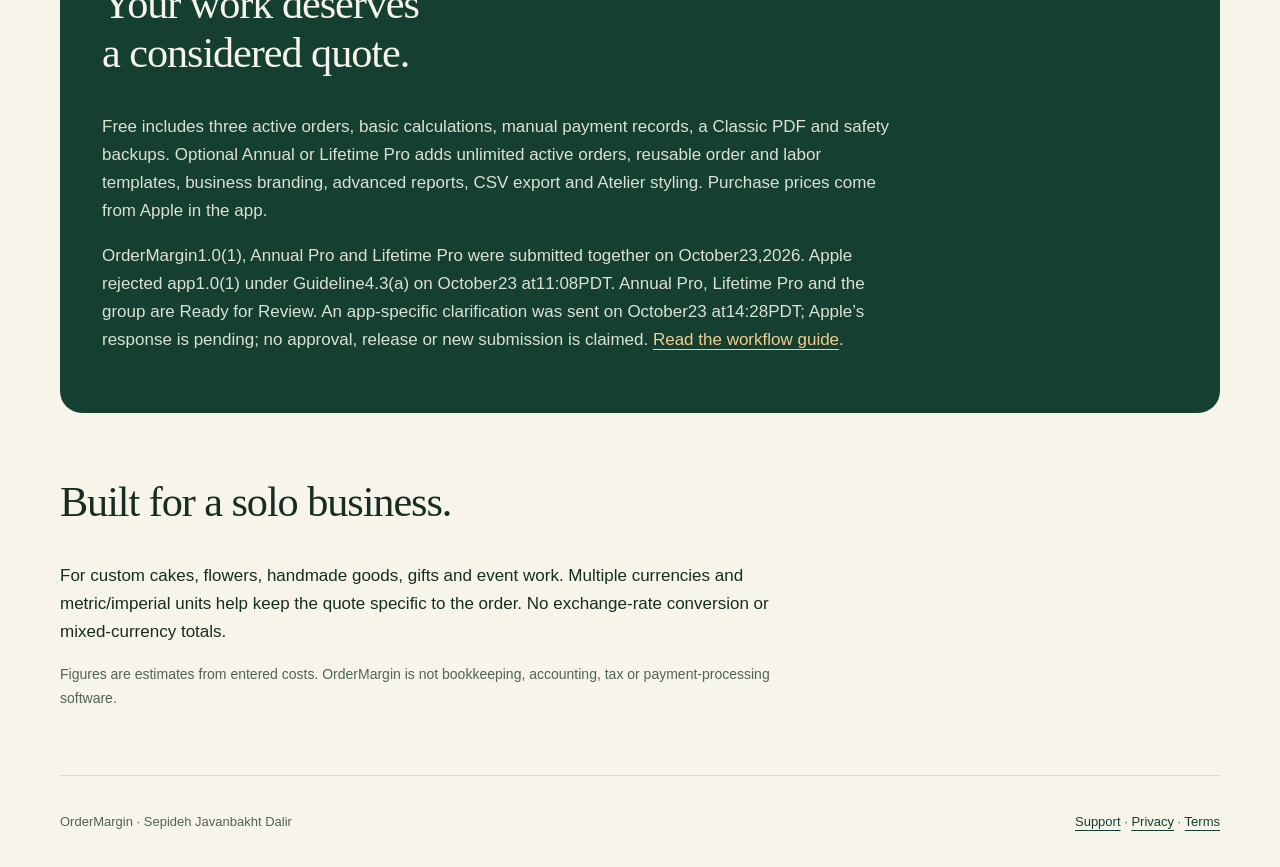
==== commit d20eb454: "Record authorized App Review clarification sent" ====
--- a/index.html
+++ b/index.html
@@ -1 +1 @@
-<!doctype html><html lang="en"><head><meta charset="utf-8"><meta name="viewport" content="width=device-width,initial-scale=1"><meta name="description" content="OrderMargin for iPhone and iPad: custom order costs, estimated profit, quotes, deposits and balances in one local workflow."><title>OrderMargin · Custom Quotes</title><link rel="stylesheet" href="style.css"><link rel="icon" href="assets/icon.png"></head><body><header><a class="brand" href="index.html"><img src="assets/icon.png" width="48" height="48" alt=""><strong>OrderMargin</strong></a><nav><a href="support.html">How it works</a><a href="privacy.html">Privacy</a></nav></header><main><section class="hero"><span class="status">App Review: 4.3(a) rejection · Not released</span><p class="eyebrow">CUSTOM WORK. CLEARER PRICING.</p><h1>The order is custom.<br>Your pricing can be clear.</h1><p class="lead">Bring materials, time and every extra cost into one quote. See your estimated profit, request a deposit and keep the balance in view.</p><p class="quiet">Native iPhone + iPad · iOS15+ · No account or developer backend</p></section><section class="cards"><article class="card"><span class="number">01</span><h3>Count what goes in.</h3><p>Materials and quantities. Labor and hourly rates. Packaging, delivery, setup and overhead. Keep your costs internal.</p></article><article class="card"><span class="number">02</span><h3>Choose your price.</h3><p>Use markup, target estimated margin or your own selling price. Customer tax stays separate from estimated profit.</p></article><article class="card"><span class="number">03</span><h3>Send it with care.</h3><p>Preview a customer PDF with scope, price, deposit, payments, balance and terms. Share it to a destination you choose.</p></article></section><section class="campaign" aria-label="OrderMargin product tour"><p class="eyebrow">A CLOSER LOOK</p><h2>From your first cost<br>to the customer quote.</h2><p>Authentic iPhone and iPad views with fictional example orders. All prices and profit figures are estimates from entered costs. Business branding and Atelier PDF styling require Pro.</p><div class="phone-gallery"><a href="assets/iphone-01.png"><img src="assets/iphone-01.png" alt="OrderMargin iPhone: internal cost and estimated margin" loading="lazy"></a><a href="assets/iphone-02.png"><img src="assets/iphone-02.png" alt="OrderMargin iPhone: material and labor pricing workflow" loading="lazy"></a><a href="assets/iphone-03.png"><img src="assets/iphone-03.png" alt="OrderMargin iPhone: customer PDF quote with Pro Atelier styling" loading="lazy"></a><a href="assets/iphone-04.png"><img src="assets/iphone-04.png" alt="OrderMargin iPhone: manual deposit and balance records" loading="lazy"></a><a href="assets/iphone-05.png"><img src="assets/iphone-05.png" alt="OrderMargin iPhone: active custom orders" loading="lazy"></a></div><h3>Made for a larger workspace.</h3><div class="tablet-gallery"><a href="assets/ipad-01.png"><img src="assets/ipad-01.png" alt="OrderMargin dedicated iPad campaign frame 1" loading="lazy"></a><a href="assets/ipad-02.png"><img src="assets/ipad-02.png" alt="OrderMargin dedicated iPad campaign frame 2" loading="lazy"></a><a href="assets/ipad-03.png"><img src="assets/ipad-03.png" alt="OrderMargin dedicated iPad campaign frame 3" loading="lazy"></a><a href="assets/ipad-04.png"><img src="assets/ipad-04.png" alt="OrderMargin dedicated iPad campaign frame 4" loading="lazy"></a><a href="assets/ipad-05.png"><img src="assets/ipad-05.png" alt="OrderMargin dedicated iPad campaign frame 5" loading="lazy"></a></div></section><section class="band"><p class="eyebrow">FROM FIRST COST TO FINAL BALANCE</p><h2>Your work deserves<br>a considered quote.</h2><p>Free includes three active orders, basic calculations, manual payment records, a Classic PDF and safety backups. Optional Annual or Lifetime Pro adds unlimited active orders, reusable order and labor templates, business branding, advanced reports, CSV export and Atelier styling. Purchase prices come from Apple in the app.</p><p>OrderMargin1.0(1), Annual Pro and Lifetime Pro were submitted together on October23,2026. Apple rejected app1.0(1) under Guideline4.3(a) on October23 at11:08PDT. Annual Pro, Lifetime Pro and the group are Ready for Review. An app-specific clarification is drafted; no approval, release or new submission is claimed. <a href="support.html">Read the workflow guide</a>.</p></section><section class="feature"><h2>Built for a solo business.</h2><p>For custom cakes, flowers, handmade goods, gifts and event work. Multiple currencies and metric/imperial units help keep the quote specific to the order. No exchange-rate conversion or mixed-currency totals.</p><p class="quiet">Figures are estimates from entered costs. OrderMargin is not bookkeeping, accounting, tax or payment-processing software.</p></section></main><footer><span>OrderMargin · Sepideh Javanbakht Dalir</span><span><a href="support.html">Support</a> · <a href="privacy.html">Privacy</a> · <a href="https://www.apple.com/legal/internet-services/itunes/dev/stdeula/">Terms</a></span></footer></body></html>
+<!doctype html><html lang="en"><head><meta charset="utf-8"><meta name="viewport" content="width=device-width,initial-scale=1"><meta name="description" content="OrderMargin for iPhone and iPad: custom order costs, estimated profit, quotes, deposits and balances in one local workflow."><title>OrderMargin · Custom Quotes</title><link rel="stylesheet" href="style.css"><link rel="icon" href="assets/icon.png"></head><body><header><a class="brand" href="index.html"><img src="assets/icon.png" width="48" height="48" alt=""><strong>OrderMargin</strong></a><nav><a href="support.html">How it works</a><a href="privacy.html">Privacy</a></nav></header><main><section class="hero"><span class="status">App Review: 4.3(a) rejection · Not released</span><p class="eyebrow">CUSTOM WORK. CLEARER PRICING.</p><h1>The order is custom.<br>Your pricing can be clear.</h1><p class="lead">Bring materials, time and every extra cost into one quote. See your estimated profit, request a deposit and keep the balance in view.</p><p class="quiet">Native iPhone + iPad · iOS15+ · No account or developer backend</p></section><section class="cards"><article class="card"><span class="number">01</span><h3>Count what goes in.</h3><p>Materials and quantities. Labor and hourly rates. Packaging, delivery, setup and overhead. Keep your costs internal.</p></article><article class="card"><span class="number">02</span><h3>Choose your price.</h3><p>Use markup, target estimated margin or your own selling price. Customer tax stays separate from estimated profit.</p></article><article class="card"><span class="number">03</span><h3>Send it with care.</h3><p>Preview a customer PDF with scope, price, deposit, payments, balance and terms. Share it to a destination you choose.</p></article></section><section class="campaign" aria-label="OrderMargin product tour"><p class="eyebrow">A CLOSER LOOK</p><h2>From your first cost<br>to the customer quote.</h2><p>Authentic iPhone and iPad views with fictional example orders. All prices and profit figures are estimates from entered costs. Business branding and Atelier PDF styling require Pro.</p><div class="phone-gallery"><a href="assets/iphone-01.png"><img src="assets/iphone-01.png" alt="OrderMargin iPhone: internal cost and estimated margin" loading="lazy"></a><a href="assets/iphone-02.png"><img src="assets/iphone-02.png" alt="OrderMargin iPhone: material and labor pricing workflow" loading="lazy"></a><a href="assets/iphone-03.png"><img src="assets/iphone-03.png" alt="OrderMargin iPhone: customer PDF quote with Pro Atelier styling" loading="lazy"></a><a href="assets/iphone-04.png"><img src="assets/iphone-04.png" alt="OrderMargin iPhone: manual deposit and balance records" loading="lazy"></a><a href="assets/iphone-05.png"><img src="assets/iphone-05.png" alt="OrderMargin iPhone: active custom orders" loading="lazy"></a></div><h3>Made for a larger workspace.</h3><div class="tablet-gallery"><a href="assets/ipad-01.png"><img src="assets/ipad-01.png" alt="OrderMargin dedicated iPad campaign frame 1" loading="lazy"></a><a href="assets/ipad-02.png"><img src="assets/ipad-02.png" alt="OrderMargin dedicated iPad campaign frame 2" loading="lazy"></a><a href="assets/ipad-03.png"><img src="assets/ipad-03.png" alt="OrderMargin dedicated iPad campaign frame 3" loading="lazy"></a><a href="assets/ipad-04.png"><img src="assets/ipad-04.png" alt="OrderMargin dedicated iPad campaign frame 4" loading="lazy"></a><a href="assets/ipad-05.png"><img src="assets/ipad-05.png" alt="OrderMargin dedicated iPad campaign frame 5" loading="lazy"></a></div></section><section class="band"><p class="eyebrow">FROM FIRST COST TO FINAL BALANCE</p><h2>Your work deserves<br>a considered quote.</h2><p>Free includes three active orders, basic calculations, manual payment records, a Classic PDF and safety backups. Optional Annual or Lifetime Pro adds unlimited active orders, reusable order and labor templates, business branding, advanced reports, CSV export and Atelier styling. Purchase prices come from Apple in the app.</p><p>OrderMargin1.0(1), Annual Pro and Lifetime Pro were submitted together on October23,2026. Apple rejected app1.0(1) under Guideline4.3(a) on October23 at11:08PDT. Annual Pro, Lifetime Pro and the group are Ready for Review. An app-specific clarification was sent on October23 at14:28PDT; Apple’s response is pending; no approval, release or new submission is claimed. <a href="support.html">Read the workflow guide</a>.</p></section><section class="feature"><h2>Built for a solo business.</h2><p>For custom cakes, flowers, handmade goods, gifts and event work. Multiple currencies and metric/imperial units help keep the quote specific to the order. No exchange-rate conversion or mixed-currency totals.</p><p class="quiet">Figures are estimates from entered costs. OrderMargin is not bookkeeping, accounting, tax or payment-processing software.</p></section></main><footer><span>OrderMargin · Sepideh Javanbakht Dalir</span><span><a href="support.html">Support</a> · <a href="privacy.html">Privacy</a> · <a href="https://www.apple.com/legal/internet-services/itunes/dev/stdeula/">Terms</a></span></footer></body></html>
